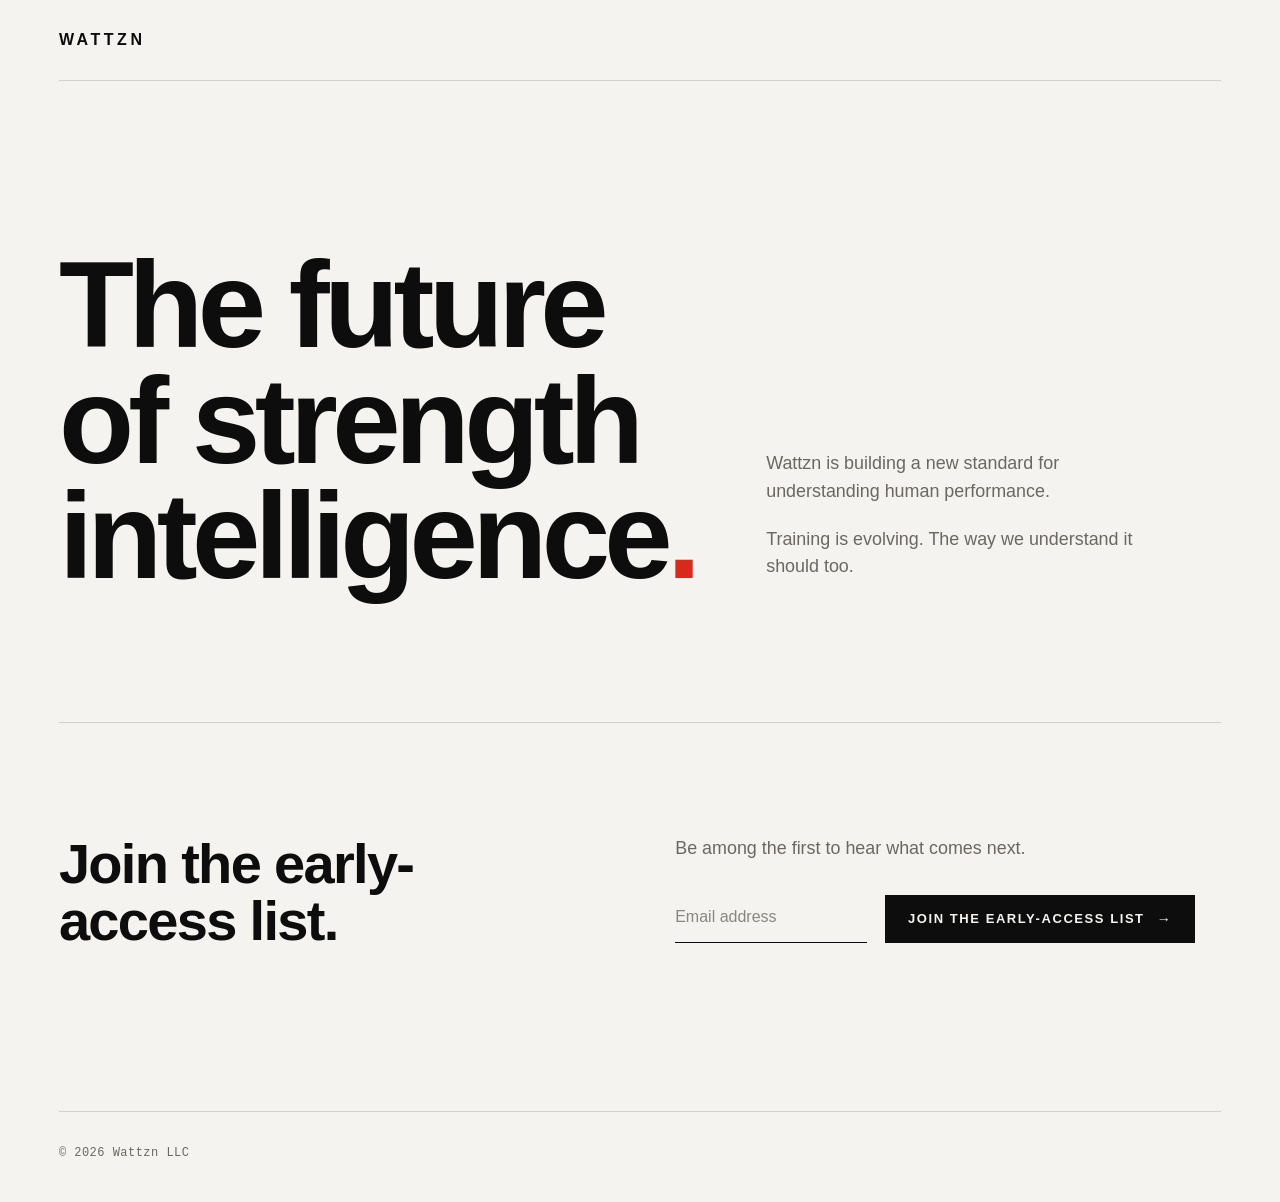
==== index.html @ 08f8a55f "Create Wattzn landing page" ====
<!doctype html>
<html lang="en">
<head>
  <meta charset="utf-8" />
  <meta name="viewport" content="width=device-width, initial-scale=1, viewport-fit=cover" />
  <meta name="theme-color" content="#f4f3ef" />
  <meta name="color-scheme" content="light" />

  <title>Wattzn — The future of strength intelligence.</title>
  <meta name="description" content="Wattzn is building a new standard for understanding human performance. Join the early-access list." />

  <meta property="og:type" content="website" />
  <meta property="og:site_name" content="Wattzn" />
  <meta property="og:title" content="Wattzn — The future of strength intelligence." />
  <meta property="og:description" content="Wattzn is building a new standard for understanding human performance. Join the early-access list." />
  <meta property="og:url" content="https://wattzn.com/" />
  <meta property="og:image" content="https://wattzn.com/og.png" />

  <meta name="twitter:card" content="summary_large_image" />
  <meta name="twitter:title" content="Wattzn — The future of strength intelligence." />
  <meta name="twitter:description" content="Wattzn is building a new standard for understanding human performance. Join the early-access list." />

  <link rel="icon" href="data:image/svg+xml,%3Csvg xmlns='http://www.w3.org/2000/svg' viewBox='0 0 32 32'%3E%3Crect width='32' height='32' rx='2' fill='%23f4f3ef'/%3E%3Ctext x='16' y='22' font-family='-apple-system,Segoe UI,sans-serif' font-size='15' font-weight='800' letter-spacing='0.5' text-anchor='middle' fill='%230d0d0d'%3EW%3C/text%3E%3C/svg%3E" />

  <style>
    :root {
      --bg: #f4f3ef;
      --fg: #0d0d0d;
      --fg-muted: #6b6862;
      --fg-dim: #8a877f;
      --line: rgba(13, 13, 13, 0.14);
      --line-strong: #0d0d0d;
      --accent: #d62b1c;
      --maxw: 1280px;
      --pad-x: clamp(22px, 4.6vw, 64px);
      --gutter: clamp(28px, 5.5vw, 96px);
      --font: -apple-system, BlinkMacSystemFont, "Segoe UI", Roboto, Helvetica, Arial, "Helvetica Neue", sans-serif;
      --mono: ui-monospace, SFMono-Regular, "SF Mono", Menlo, Consolas, "Liberation Mono", monospace;
    }

    *, *::before, *::after { box-sizing: border-box; }

    html, body { margin: 0; padding: 0; }
    html { background: var(--bg); }

    body {
      font-family: var(--font);
      background: var(--bg);
      color: var(--fg);
      -webkit-font-smoothing: antialiased;
      -moz-osx-font-smoothing: grayscale;
      text-rendering: optimizeLegibility;
      line-height: 1.5;
      min-height: 100svh;
      display: flex;
      flex-direction: column;
      overflow-x: hidden;
    }

    ::selection { background: var(--fg); color: var(--bg); }

    a { color: inherit; text-decoration: none; }

    a:focus-visible,
    button:focus-visible,
    input:focus-visible {
      outline: 2px solid var(--fg);
      outline-offset: 3px;
    }

    .sr-only {
      position: absolute;
      width: 1px; height: 1px;
      padding: 0; margin: -1px;
      overflow: hidden;
      clip: rect(0,0,0,0);
      white-space: nowrap;
      border: 0;
    }

    .shell {
      width: 100%;
      max-width: var(--maxw);
      margin: 0 auto;
      padding: 0 var(--pad-x);
      flex: 1 0 auto;
      display: flex;
      flex-direction: column;
    }

    .rule {
      border: 0;
      height: 1px;
      width: 100%;
      background: var(--line);
      margin: 0;
    }

    /* Masthead */
    .masthead {
      display: flex;
      align-items: center;
      justify-content: space-between;
      gap: 24px;
      padding: clamp(22px, 3.2vw, 32px) 0;
    }

    .wordmark {
      font-family: var(--font);
      font-weight: 800;
      font-size: clamp(14px, 1.3vw, 16px);
      letter-spacing: 0.22em;
      text-transform: uppercase;
      color: var(--fg);
      line-height: 1;
    }

    .meta {
      display: inline-flex;
      align-items: center;
      gap: 10px;
      font-family: var(--mono);
      font-size: 11px;
      letter-spacing: 0.16em;
      text-transform: uppercase;
      color: var(--fg-muted);
      white-space: nowrap;
    }

    /* Main */
    main {
      flex: 1 0 auto;
      display: flex;
      flex-direction: column;
    }

    /* Hero */
    .hero {
      display: grid;
      grid-template-columns: 1fr;
      gap: clamp(28px, 5vw, 56px);
      padding: clamp(72px, 13vw, 176px) 0 clamp(64px, 10vw, 128px);
      align-items: end;
    }

    @media (min-width: 860px) {
      .hero {
        grid-template-columns: minmax(0, 7fr) minmax(0, 5fr);
        column-gap: var(--gutter);
      }
    }

    .hero h1 {
      font-family: var(--font);
      font-size: clamp(48px, 9.6vw, 136px);
      font-weight: 700;
      line-height: 0.94;
      letter-spacing: -0.046em;
      margin: 0;
      color: var(--fg);
      text-wrap: balance;
    }

    .hero h1 .dot {
      color: var(--accent);
    }

    .hero-body {
      display: flex;
      flex-direction: column;
      gap: clamp(14px, 1.6vw, 20px);
      max-width: 42ch;
    }

    @media (min-width: 860px) {
      .hero-body {
        padding-bottom: clamp(8px, 1vw, 14px);
      }
    }

    .hero-body p {
      margin: 0;
      font-size: clamp(16px, 1.4vw, 19px);
      line-height: 1.55;
      color: var(--fg-muted);
    }

    /* CTA */
    .cta {
      display: grid;
      grid-template-columns: 1fr;
      gap: clamp(28px, 4vw, 56px);
      padding: clamp(64px, 9vw, 112px) 0 clamp(72px, 10vw, 128px);
      align-items: start;
    }

    @media (min-width: 860px) {
      .cta {
        grid-template-columns: minmax(0, 6fr) minmax(0, 6fr);
        column-gap: var(--gutter);
      }
    }

    .cta h2 {
      font-family: var(--font);
      font-size: clamp(30px, 4.4vw, 56px);
      font-weight: 700;
      letter-spacing: -0.03em;
      line-height: 1.02;
      margin: 0;
      color: var(--fg);
      text-wrap: balance;
      max-width: 14ch;
    }

    .cta-body {
      display: flex;
      flex-direction: column;
      gap: clamp(22px, 2.6vw, 30px);
      max-width: 520px;
    }

    .cta-body > p {
      margin: 0;
      font-size: clamp(16px, 1.4vw, 19px);
      line-height: 1.55;
      color: var(--fg-muted);
    }

    /* Form */
    form {
      display: grid;
      grid-template-columns: 1fr;
      gap: 16px;
      width: 100%;
    }

    @media (min-width: 560px) {
      form {
        grid-template-columns: minmax(0, 1fr) auto;
        align-items: end;
        column-gap: 18px;
      }
    }

    .field {
      position: relative;
      min-width: 0;
    }

    input[type="email"] {
      width: 100%;
      font: inherit;
      font-size: 16px;
      color: var(--fg);
      background: transparent;
      border: 0;
      border-bottom: 1px solid var(--line-strong);
      padding: 12px 0 13px;
      transition: border-color 160ms ease, padding-bottom 160ms ease;
      -webkit-appearance: none;
      appearance: none;
      border-radius: 0;
    }

    input[type="email"]::placeholder {
      color: var(--fg-dim);
    }

    input[type="email"]:hover {
      border-bottom-color: var(--fg);
    }

    input[type="email"]:focus {
      outline: none;
      border-bottom-width: 2px;
      padding-bottom: 12px;
    }

    input[type="email"][aria-invalid="true"] {
      border-bottom-color: var(--accent);
    }

    button[type="submit"] {
      font: inherit;
      font-size: 13px;
      font-weight: 700;
      letter-spacing: 0.12em;
      text-transform: uppercase;
      color: var(--bg);
      background: var(--fg);
      border: 1px solid var(--fg);
      padding: 16px 22px;
      cursor: pointer;
      transition: background-color 160ms ease, color 160ms ease, opacity 160ms ease;
      border-radius: 0;
      display: inline-flex;
      align-items: center;
      gap: 12px;
      white-space: nowrap;
      line-height: 1;
    }

    button[type="submit"]:hover { background: #1f1f1f; }
    button[type="submit"]:active { transform: translateY(1px); }
    button[type="submit"][disabled] { opacity: 0.55; cursor: progress; }

    button .arrow {
      display: inline-block;
      transition: transform 160ms ease;
      font-weight: 400;
      font-size: 14px;
      transform: translateY(-0.5px);
    }
    button[type="submit"]:hover .arrow { transform: translateX(3px) translateY(-0.5px); }

    .msg {
      grid-column: 1 / -1;
      margin: 4px 0 0;
      min-height: 20px;
      font-family: var(--mono);
      font-size: 12px;
      letter-spacing: 0.04em;
      line-height: 1.4;
      color: var(--fg-muted);
    }

    .msg[data-state="success"] { color: var(--fg); }
    .msg[data-state="error"] { color: var(--accent); }

    /* Footer */
    footer {
      padding: clamp(22px, 3vw, 32px) 0 clamp(28px, 3.5vw, 40px);
      display: flex;
      align-items: center;
      justify-content: space-between;
      gap: 16px;
      flex-wrap: wrap;
      font-family: var(--mono);
      font-size: 12px;
      letter-spacing: 0.04em;
      color: var(--fg-muted);
    }

    footer nav {
      display: flex;
      gap: 28px;
    }

    footer a {
      color: var(--fg-muted);
      transition: color 160ms ease;
    }

    footer a:hover { color: var(--fg); }

    /* Reveal */
    .reveal {
      opacity: 0;
      transform: translateY(6px);
      animation: rise 720ms cubic-bezier(0.2, 0.7, 0.2, 1) forwards;
    }
    .reveal.d1 { animation-delay: 60ms; }
    .reveal.d2 { animation-delay: 160ms; }
    .reveal.d3 { animation-delay: 260ms; }
    .reveal.d4 { animation-delay: 360ms; }
    .reveal.d5 { animation-delay: 460ms; }

    @keyframes rise {
      to { opacity: 1; transform: none; }
    }

    @media (prefers-reduced-motion: reduce) {
      .reveal { opacity: 1 !important; transform: none !important; animation: none !important; }
      button[type="submit"]:hover .arrow { transform: translateY(-0.5px); }
    }

    @media (max-width: 560px) {
      .meta { display: none; }
      button[type="submit"] { width: 100%; justify-content: center; }
    }
  </style>
</head>
<body>
  <div class="shell">
    <header class="masthead">
      <a class="wordmark reveal" href="/" aria-label="Wattzn home">WATTZN</a>
    </header>

    <hr class="rule reveal d1" />

    <main>
      <section class="hero" aria-labelledby="hero-title">
        <h1 id="hero-title" class="reveal d1">The future of strength intelligence<span class="dot">.</span></h1>
        <div class="hero-body">
          <p class="reveal d2">Wattzn is building a new standard for understanding human performance.</p>
          <p class="reveal d3">Training is evolving. The way we understand it should too.</p>
        </div>
      </section>

      <hr class="rule" />

      <section class="cta" aria-labelledby="cta-title">
        <h2 id="cta-title" class="reveal d4">Join the early-access list.</h2>
        <div class="cta-body">
          <p class="reveal d4">Be among the first to hear what comes next.</p>
          <form id="signup" class="reveal d5" novalidate
                action="https://formspree.io/f/mrewzqae"
                method="POST">
            <div class="field">
              <label for="email" class="sr-only">Email address</label>
              <input
                id="email"
                name="email"
                type="email"
                autocomplete="email"
                inputmode="email"
                placeholder="Email address"
                required
                aria-describedby="form-msg"
              />
            </div>
            <button type="submit" id="submit-btn">
              <span>Join the early-access list</span>
              <span class="arrow" aria-hidden="true">&rarr;</span>
            </button>
            <p id="form-msg" class="msg" role="status" aria-live="polite"></p>
          </form>
        </div>
      </section>
    </main>

    <hr class="rule" />

    <footer>
      <span>&copy; 2026 Wattzn LLC</span>
    </footer>
  </div>

  <script>
    (function () {
      var form = document.getElementById("signup");
      var input = document.getElementById("email");
      var btn = document.getElementById("submit-btn");
      var msg = document.getElementById("form-msg");

      var EMAIL_RE = /^[^\s@]+@[^\s@]+\.[^\s@]{2,}$/;

      function setMessage(text, state) {
        msg.textContent = text || "";
        if (state) {
          msg.setAttribute("data-state", state);
        } else {
          msg.removeAttribute("data-state");
        }
      }

      input.addEventListener("input", function () {
        if (input.getAttribute("aria-invalid") === "true") {
          input.removeAttribute("aria-invalid");
          setMessage("", null);
        }
      });

      form.addEventListener("submit", function (e) {
        e.preventDefault();
        var value = (input.value || "").trim();

        if (!value || !EMAIL_RE.test(value)) {
          input.setAttribute("aria-invalid", "true");
          setMessage("Please enter a valid email address.", "error");
          input.focus();
          return;
        }

        var action = form.getAttribute("action") || "";
        if (action.indexOf("REPLACE_ME") !== -1) {
          setMessage("Thanks — you're on the list.", "success");
          form.reset();
          return;
        }

        btn.disabled = true;
        var originalLabel = btn.querySelector("span").textContent;
        btn.querySelector("span").textContent = "Sending…";
        setMessage("", null);

        var data = new FormData(form);

        fetch(action, {
          method: "POST",
          body: data,
          headers: { "Accept": "application/json" }
        }).then(function (res) {
          if (res.ok) {
            setMessage("Thanks — you're on the list.", "success");
            form.reset();
          } else {
            return res.json().then(function (body) {
              var detail = body && body.errors && body.errors[0] && body.errors[0].message;
              setMessage(detail || "Something went wrong. Please try again.", "error");
            }).catch(function () {
              setMessage("Something went wrong. Please try again.", "error");
            });
          }
        }).catch(function () {
          setMessage("Network error. Please try again.", "error");
        }).then(function () {
          btn.disabled = false;
          btn.querySelector("span").textContent = originalLabel;
        });
      });
    })();
  </script>
</body>
</html>
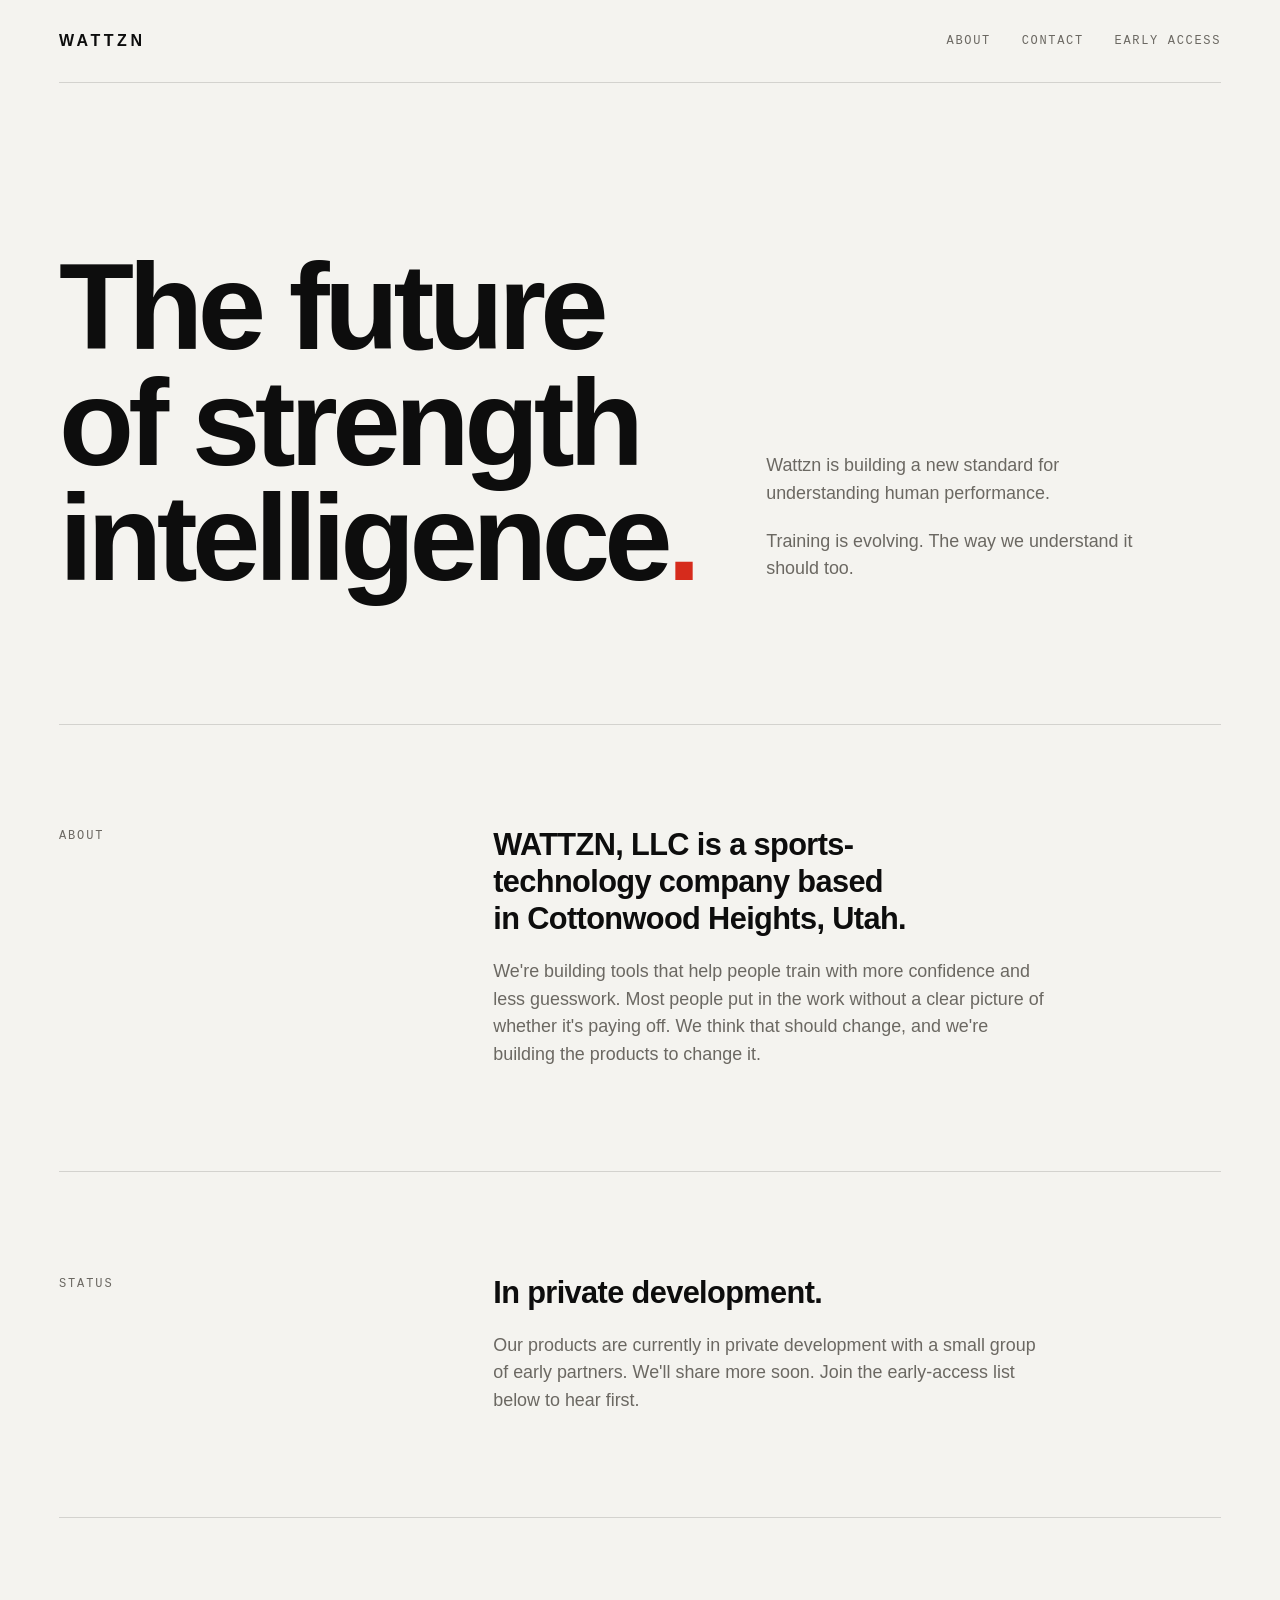
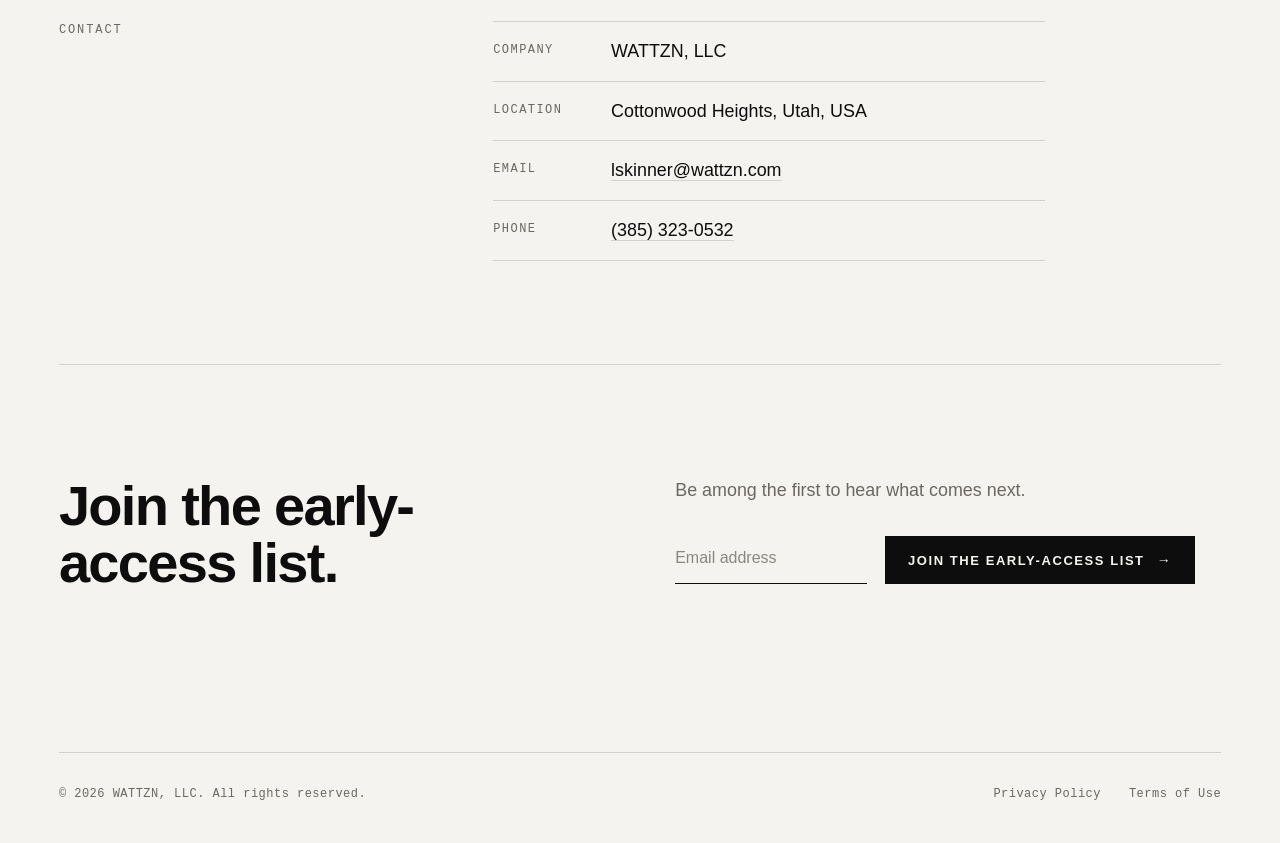
==== commit d04d4587: "Add company info, contact, privacy policy and terms Adds About, Status and Contact sections to the l" ====
--- a/index.html
+++ b/index.html
@@ -7,13 +7,13 @@
   <meta name="color-scheme" content="light" />
 
   <title>Wattzn — The future of strength intelligence.</title>
-  <meta name="description" content="Wattzn is building a new standard for understanding human performance. Join the early-access list." />
+  <meta name="description" content="WATTZN, LLC is a sports-technology company based in Cottonwood Heights, Utah, building tools that help people train with more confidence and less guesswork." />
 
   <meta property="og:type" content="website" />
   <meta property="og:site_name" content="Wattzn" />
   <meta property="og:title" content="Wattzn — The future of strength intelligence." />
   <meta property="og:description" content="Wattzn is building a new standard for understanding human performance. Join the early-access list." />
-  <meta property="og:url" content="https://wattzn.com/" />
+  <meta property="og:url" content="https://www.wattzn.com/" />
   <meta property="og:image" content="https://wattzn.com/og.png" />
 
   <meta name="twitter:card" content="summary_large_image" />
@@ -127,6 +127,19 @@
       white-space: nowrap;
     }
 
+    .site-nav {
+      display: flex;
+      gap: clamp(18px, 2.4vw, 32px);
+      font-family: var(--mono);
+      font-size: 12px;
+      letter-spacing: 0.14em;
+      text-transform: uppercase;
+      color: var(--fg-muted);
+    }
+
+    .site-nav a { transition: color 160ms ease; }
+    .site-nav a:hover { color: var(--fg); }
+
     /* Main */
     main {
       flex: 1 0 auto;
@@ -184,6 +197,94 @@
       line-height: 1.55;
       color: var(--fg-muted);
     }
+
+    /* Content sections */
+    .section {
+      display: grid;
+      grid-template-columns: 1fr;
+      gap: clamp(20px, 3vw, 40px);
+      padding: clamp(56px, 8vw, 104px) 0;
+      scroll-margin-top: 24px;
+    }
+
+    @media (min-width: 860px) {
+      .section {
+        grid-template-columns: minmax(0, 4fr) minmax(0, 8fr);
+        column-gap: var(--gutter);
+      }
+    }
+
+    .eyebrow {
+      margin: 0;
+      font-family: var(--mono);
+      font-size: 12px;
+      font-weight: 400;
+      letter-spacing: 0.16em;
+      text-transform: uppercase;
+      color: var(--fg-muted);
+    }
+
+    .section-body {
+      display: flex;
+      flex-direction: column;
+      gap: clamp(14px, 1.6vw, 20px);
+      max-width: 62ch;
+    }
+
+    .section-body .lead {
+      margin: 0;
+      font-size: clamp(22px, 2.4vw, 32px);
+      font-weight: 600;
+      letter-spacing: -0.02em;
+      line-height: 1.2;
+      color: var(--fg);
+      text-wrap: balance;
+    }
+
+    .section-body p {
+      margin: 0;
+      font-size: clamp(16px, 1.4vw, 19px);
+      line-height: 1.55;
+      color: var(--fg-muted);
+    }
+
+    .facts {
+      display: grid;
+      grid-template-columns: 1fr;
+      gap: 0;
+      margin: 0;
+      border-top: 1px solid var(--line);
+    }
+
+    .facts > div {
+      display: grid;
+      grid-template-columns: minmax(0, 11ch) minmax(0, 1fr);
+      gap: 20px;
+      padding: 16px 0;
+      border-bottom: 1px solid var(--line);
+    }
+
+    .facts dt {
+      font-family: var(--mono);
+      font-size: 12px;
+      letter-spacing: 0.12em;
+      text-transform: uppercase;
+      color: var(--fg-muted);
+      padding-top: 3px;
+    }
+
+    .facts dd {
+      margin: 0;
+      font-size: clamp(16px, 1.4vw, 18px);
+      color: var(--fg);
+    }
+
+    .facts a {
+      border-bottom: 1px solid var(--line);
+      transition: border-color 160ms ease;
+    }
+
+    .facts a:hover { border-bottom-color: var(--fg); }
 
     /* CTA */
     .cta {
@@ -377,6 +478,7 @@
 
     @media (max-width: 560px) {
       .meta { display: none; }
+      .site-nav { gap: 16px; font-size: 11px; letter-spacing: 0.1em; }
       button[type="submit"] { width: 100%; justify-content: center; }
     }
   </style>
@@ -385,6 +487,11 @@
   <div class="shell">
     <header class="masthead">
       <a class="wordmark reveal" href="/" aria-label="Wattzn home">WATTZN</a>
+      <nav class="site-nav reveal" aria-label="Primary">
+        <a href="#about">About</a>
+        <a href="#contact">Contact</a>
+        <a href="#early-access">Early access</a>
+      </nav>
     </header>
 
     <hr class="rule reveal d1" />
@@ -400,7 +507,41 @@
 
       <hr class="rule" />
 
-      <section class="cta" aria-labelledby="cta-title">
+      <section class="section" id="about" aria-labelledby="about-title">
+        <h2 id="about-title" class="eyebrow">About</h2>
+        <div class="section-body">
+          <p class="lead">WATTZN, LLC is a sports-technology company based in Cottonwood Heights, Utah.</p>
+          <p>We're building tools that help people train with more confidence and less guesswork. Most people put in the work without a clear picture of whether it's paying off. We think that should change, and we're building the products to change it.</p>
+        </div>
+      </section>
+
+      <hr class="rule" />
+
+      <section class="section" id="status" aria-labelledby="status-title">
+        <h2 id="status-title" class="eyebrow">Status</h2>
+        <div class="section-body">
+          <p class="lead">In private development.</p>
+          <p>Our products are currently in private development with a small group of early partners. We'll share more soon. Join the early-access list below to hear first.</p>
+        </div>
+      </section>
+
+      <hr class="rule" />
+
+      <section class="section" id="contact" aria-labelledby="contact-title">
+        <h2 id="contact-title" class="eyebrow">Contact</h2>
+        <div class="section-body">
+          <dl class="facts">
+            <div><dt>Company</dt><dd>WATTZN, LLC</dd></div>
+            <div><dt>Location</dt><dd>Cottonwood Heights, Utah, USA</dd></div>
+            <div><dt>Email</dt><dd><a href="mailto:lskinner@wattzn.com">lskinner@wattzn.com</a></dd></div>
+            <div><dt>Phone</dt><dd><a href="tel:+13853230532">(385) 323-0532</a></dd></div>
+          </dl>
+        </div>
+      </section>
+
+      <hr class="rule" />
+
+      <section class="cta" id="early-access" aria-labelledby="cta-title">
         <h2 id="cta-title" class="reveal d4">Join the early-access list.</h2>
         <div class="cta-body">
           <p class="reveal d4">Be among the first to hear what comes next.</p>
@@ -433,7 +574,11 @@
     <hr class="rule" />
 
     <footer>
-      <span>&copy; 2026 Wattzn LLC</span>
+      <span>&copy; 2026 WATTZN, LLC. All rights reserved.</span>
+      <nav aria-label="Legal">
+        <a href="/privacy.html">Privacy Policy</a>
+        <a href="/terms.html">Terms of Use</a>
+      </nav>
     </footer>
   </div>
 
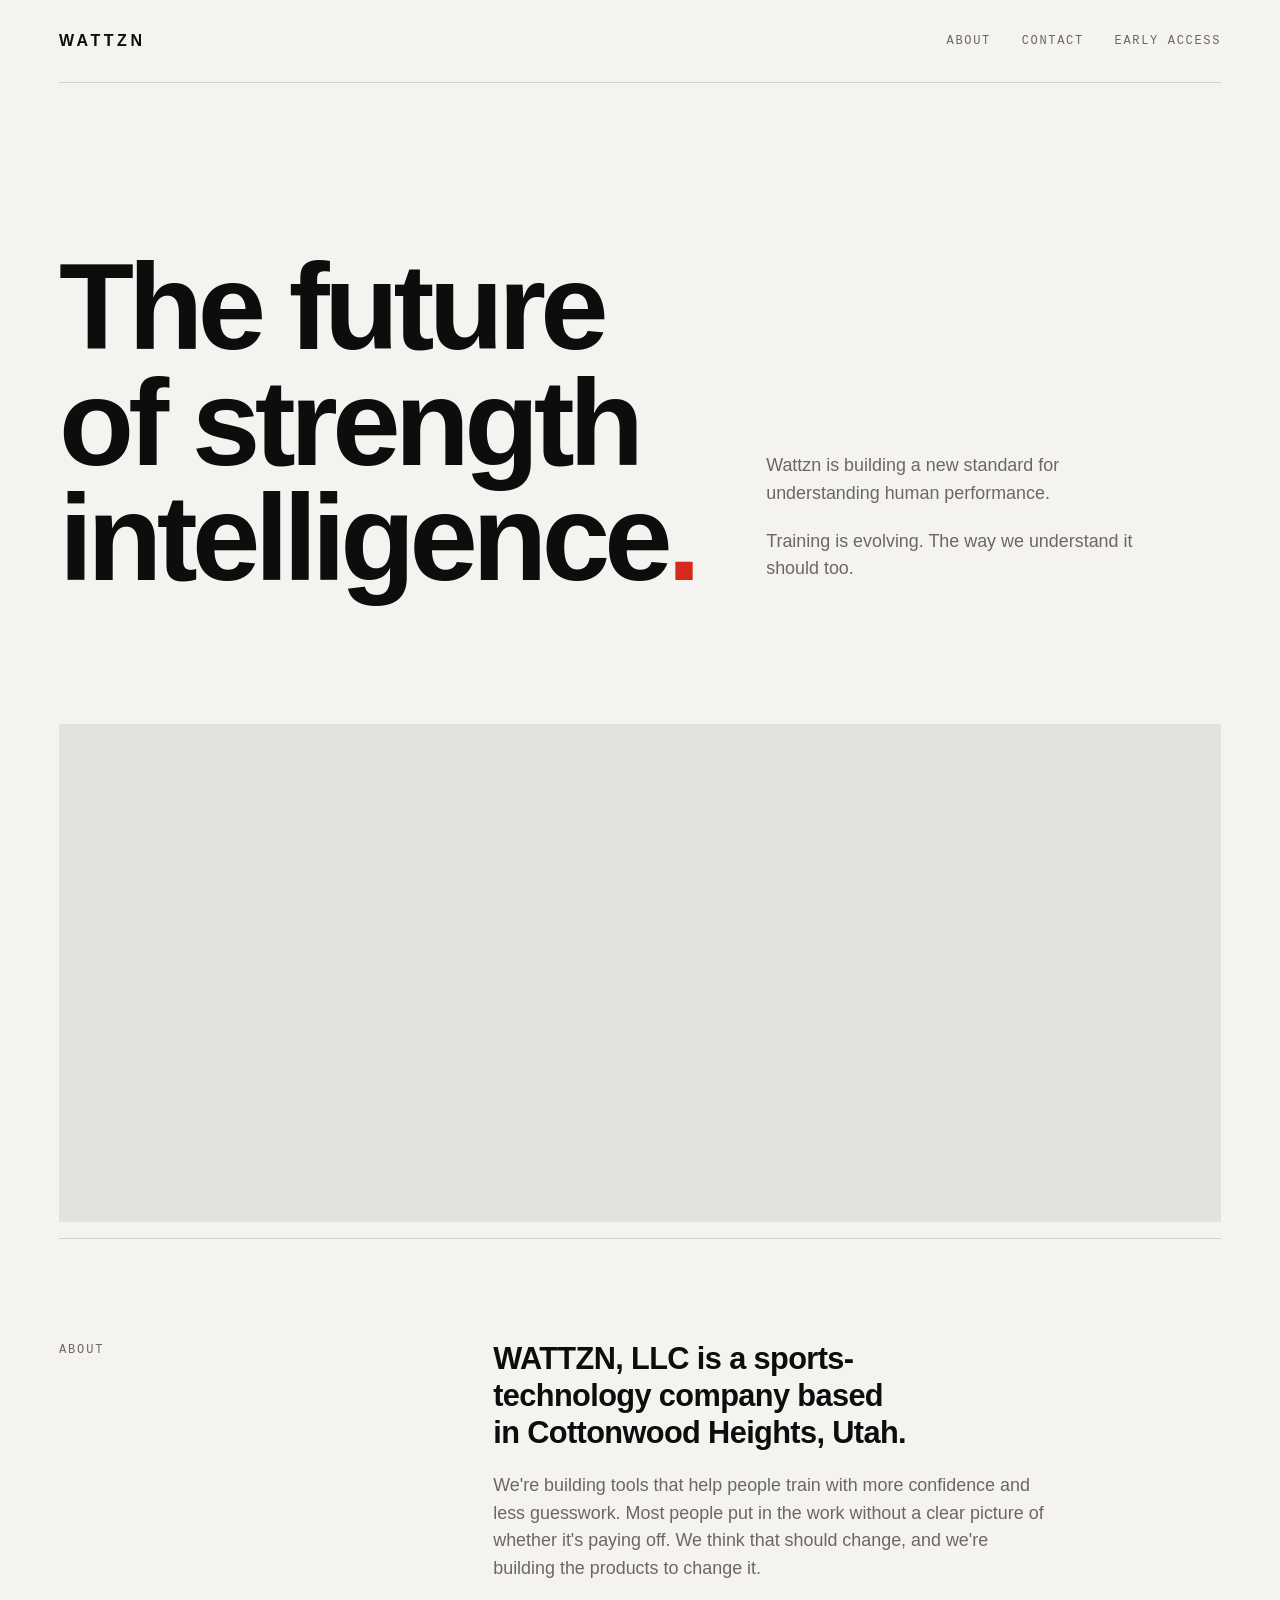
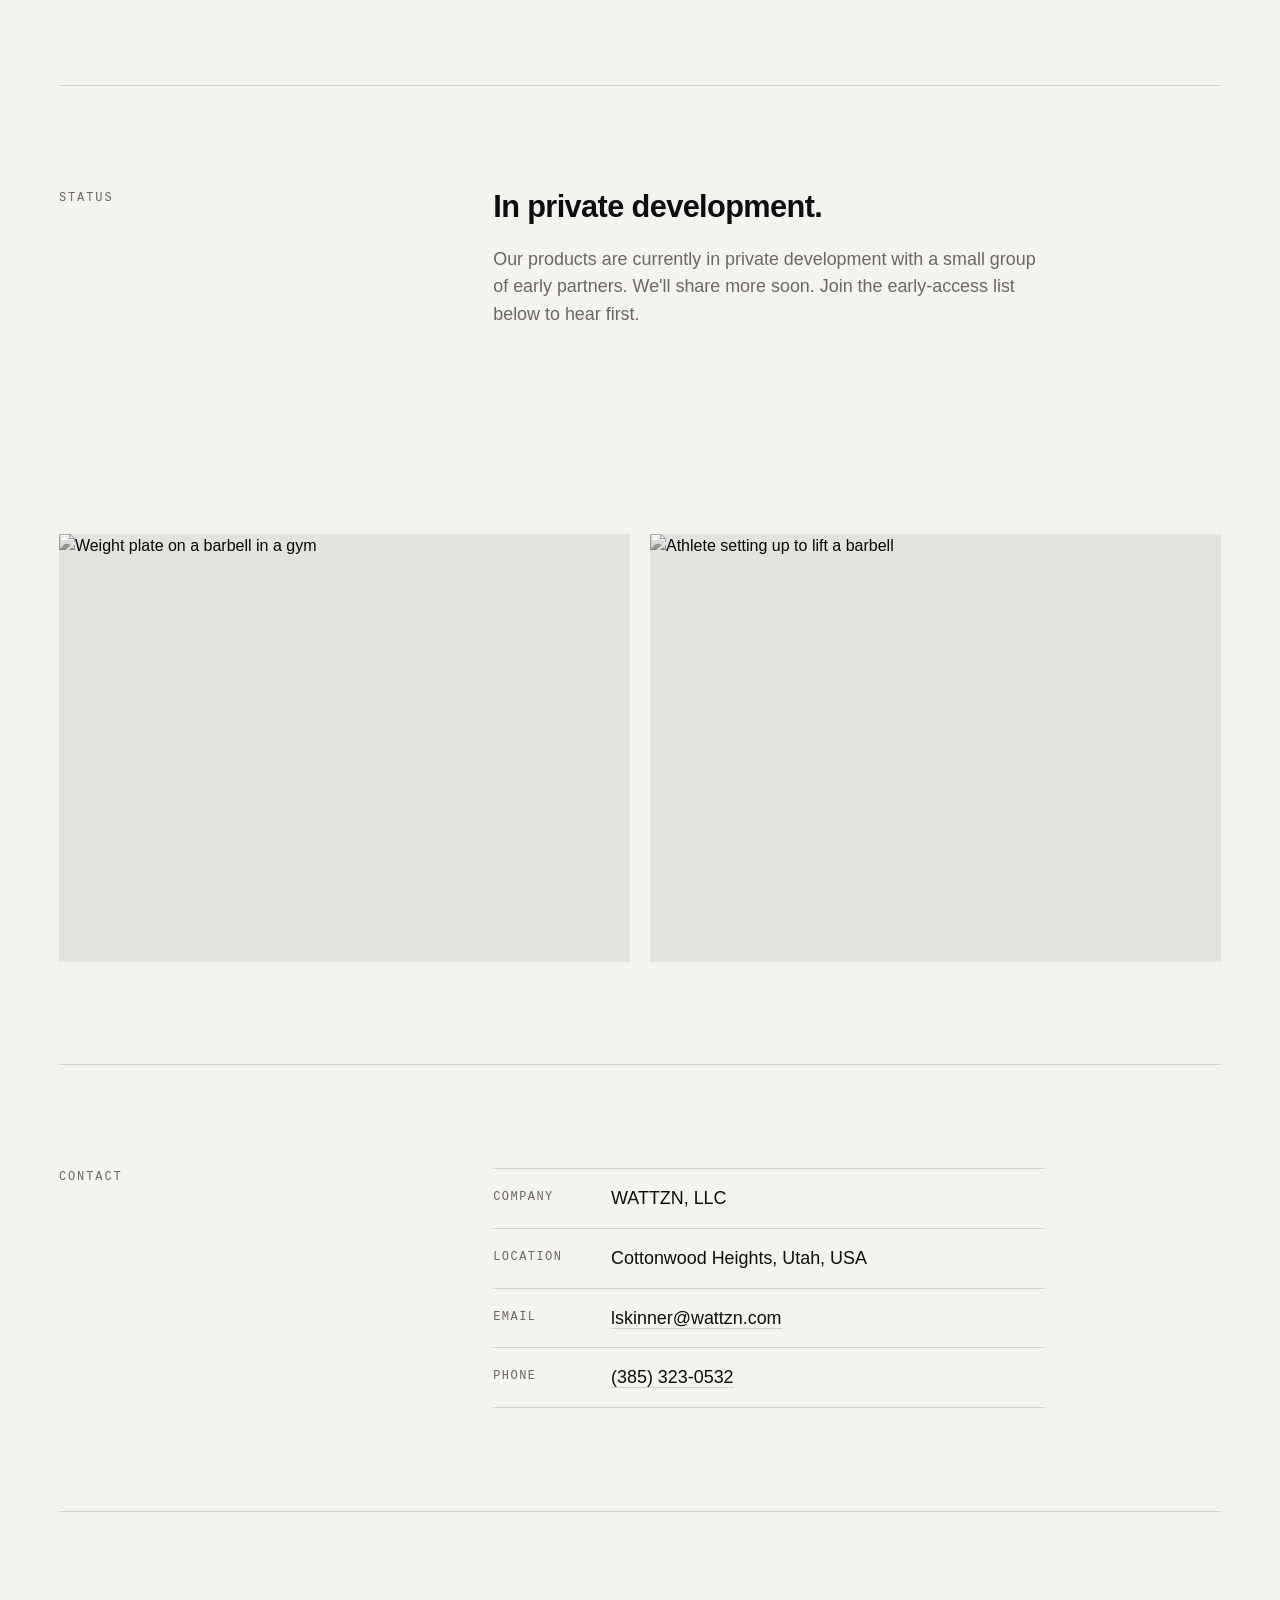
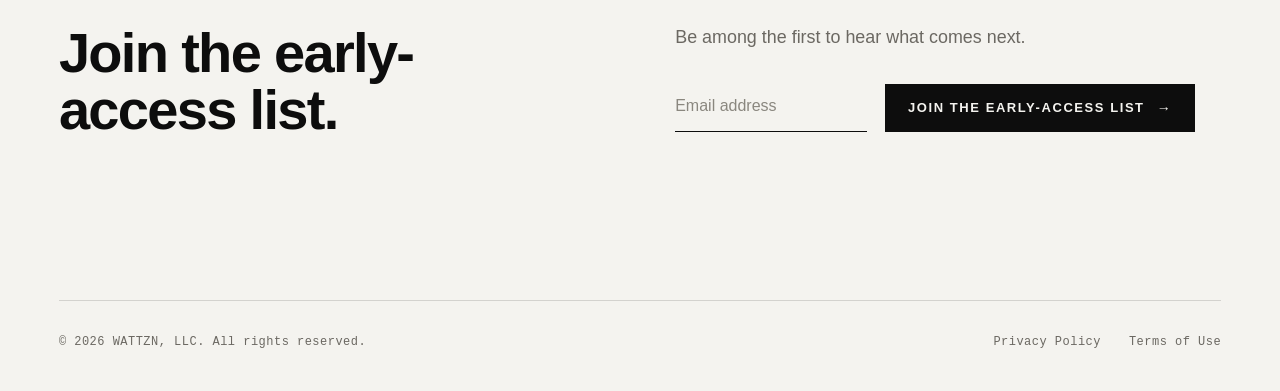
==== commit 8415d5cd: "Add stock gym photography to landing page Co-Authored-By: Claude Opus 5.5 <noreply@anthropic.com>" ====
--- a/index.html
+++ b/index.html
@@ -285,6 +285,43 @@
     }
 
     .facts a:hover { border-bottom-color: var(--fg); }
+
+    /* Photography */
+    .photo {
+      margin: 0;
+      overflow: hidden;
+      background: #e4e2dc;
+    }
+
+    .photo img {
+      display: block;
+      width: 100%;
+      height: 100%;
+      object-fit: cover;
+      filter: grayscale(100%) contrast(1.05);
+    }
+
+    .photo-band {
+      aspect-ratio: 21 / 9;
+      margin-bottom: clamp(8px, 1.5vw, 16px);
+    }
+
+    .photo-pair {
+      display: grid;
+      grid-template-columns: 1fr;
+      gap: clamp(12px, 1.6vw, 20px);
+      padding: clamp(56px, 8vw, 104px) 0;
+    }
+
+    .photo-pair .photo { aspect-ratio: 4 / 3; }
+
+    @media (min-width: 720px) {
+      .photo-pair { grid-template-columns: 1fr 1fr; }
+    }
+
+    @media (max-width: 560px) {
+      .photo-band { aspect-ratio: 4 / 3; }
+    }
 
     /* CTA */
     .cta {
@@ -505,6 +542,12 @@
         </div>
       </section>
 
+      <figure class="photo photo-band reveal d4">
+        <img src="https://images.unsplash.com/photo-1526409499567-9f0af1fcb6d1?auto=format&fit=crop&w=1600&q=70"
+               srcset="https://images.unsplash.com/photo-1526409499567-9f0af1fcb6d1?auto=format&fit=crop&w=640&q=70 640w, https://images.unsplash.com/photo-1526409499567-9f0af1fcb6d1?auto=format&fit=crop&w=1024&q=70 1024w, https://images.unsplash.com/photo-1526409499567-9f0af1fcb6d1?auto=format&fit=crop&w=1600&q=70 1600w, https://images.unsplash.com/photo-1526409499567-9f0af1fcb6d1?auto=format&fit=crop&w=2400&q=70 2400w"
+               sizes="(max-width: 1280px) 100vw, 1152px" alt="Close-up of a lifter gripping a loaded barbell on a gym floor" loading="eager" decoding="async" />
+      </figure>
+
       <hr class="rule" />
 
       <section class="section" id="about" aria-labelledby="about-title">
@@ -524,6 +567,19 @@
           <p>Our products are currently in private development with a small group of early partners. We'll share more soon. Join the early-access list below to hear first.</p>
         </div>
       </section>
+
+      <div class="photo-pair">
+        <figure class="photo">
+          <img src="https://images.unsplash.com/photo-1706029831385-1c89922848eb?auto=format&fit=crop&w=1600&q=70"
+               srcset="https://images.unsplash.com/photo-1706029831385-1c89922848eb?auto=format&fit=crop&w=640&q=70 640w, https://images.unsplash.com/photo-1706029831385-1c89922848eb?auto=format&fit=crop&w=1024&q=70 1024w, https://images.unsplash.com/photo-1706029831385-1c89922848eb?auto=format&fit=crop&w=1600&q=70 1600w, https://images.unsplash.com/photo-1706029831385-1c89922848eb?auto=format&fit=crop&w=2400&q=70 2400w"
+               sizes="(max-width: 720px) 100vw, 50vw" alt="Weight plate on a barbell in a gym" loading="lazy" decoding="async" />
+        </figure>
+        <figure class="photo">
+          <img src="https://images.unsplash.com/photo-1706029831405-619b27e3260c?auto=format&fit=crop&w=1600&q=70"
+               srcset="https://images.unsplash.com/photo-1706029831405-619b27e3260c?auto=format&fit=crop&w=640&q=70 640w, https://images.unsplash.com/photo-1706029831405-619b27e3260c?auto=format&fit=crop&w=1024&q=70 1024w, https://images.unsplash.com/photo-1706029831405-619b27e3260c?auto=format&fit=crop&w=1600&q=70 1600w, https://images.unsplash.com/photo-1706029831405-619b27e3260c?auto=format&fit=crop&w=2400&q=70 2400w"
+               sizes="(max-width: 720px) 100vw, 50vw" alt="Athlete setting up to lift a barbell" loading="lazy" decoding="async" />
+        </figure>
+      </div>
 
       <hr class="rule" />
 
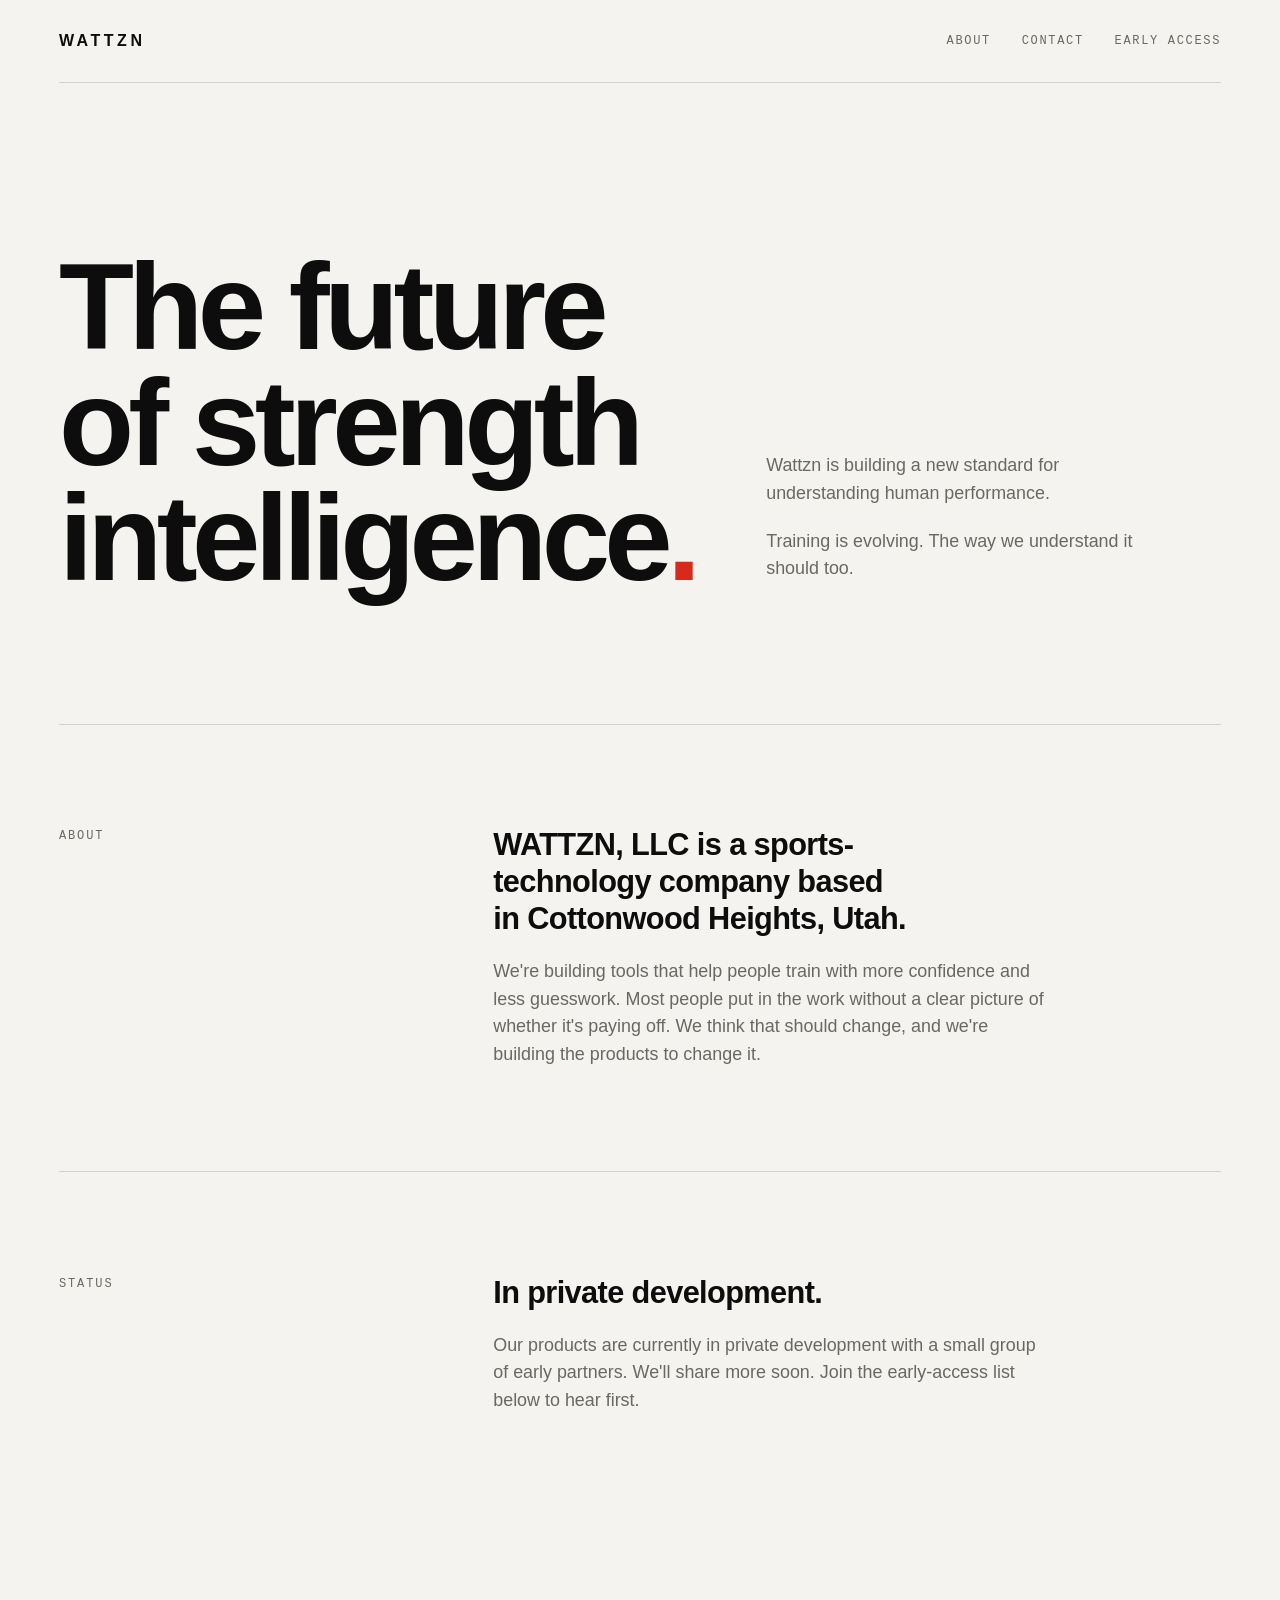
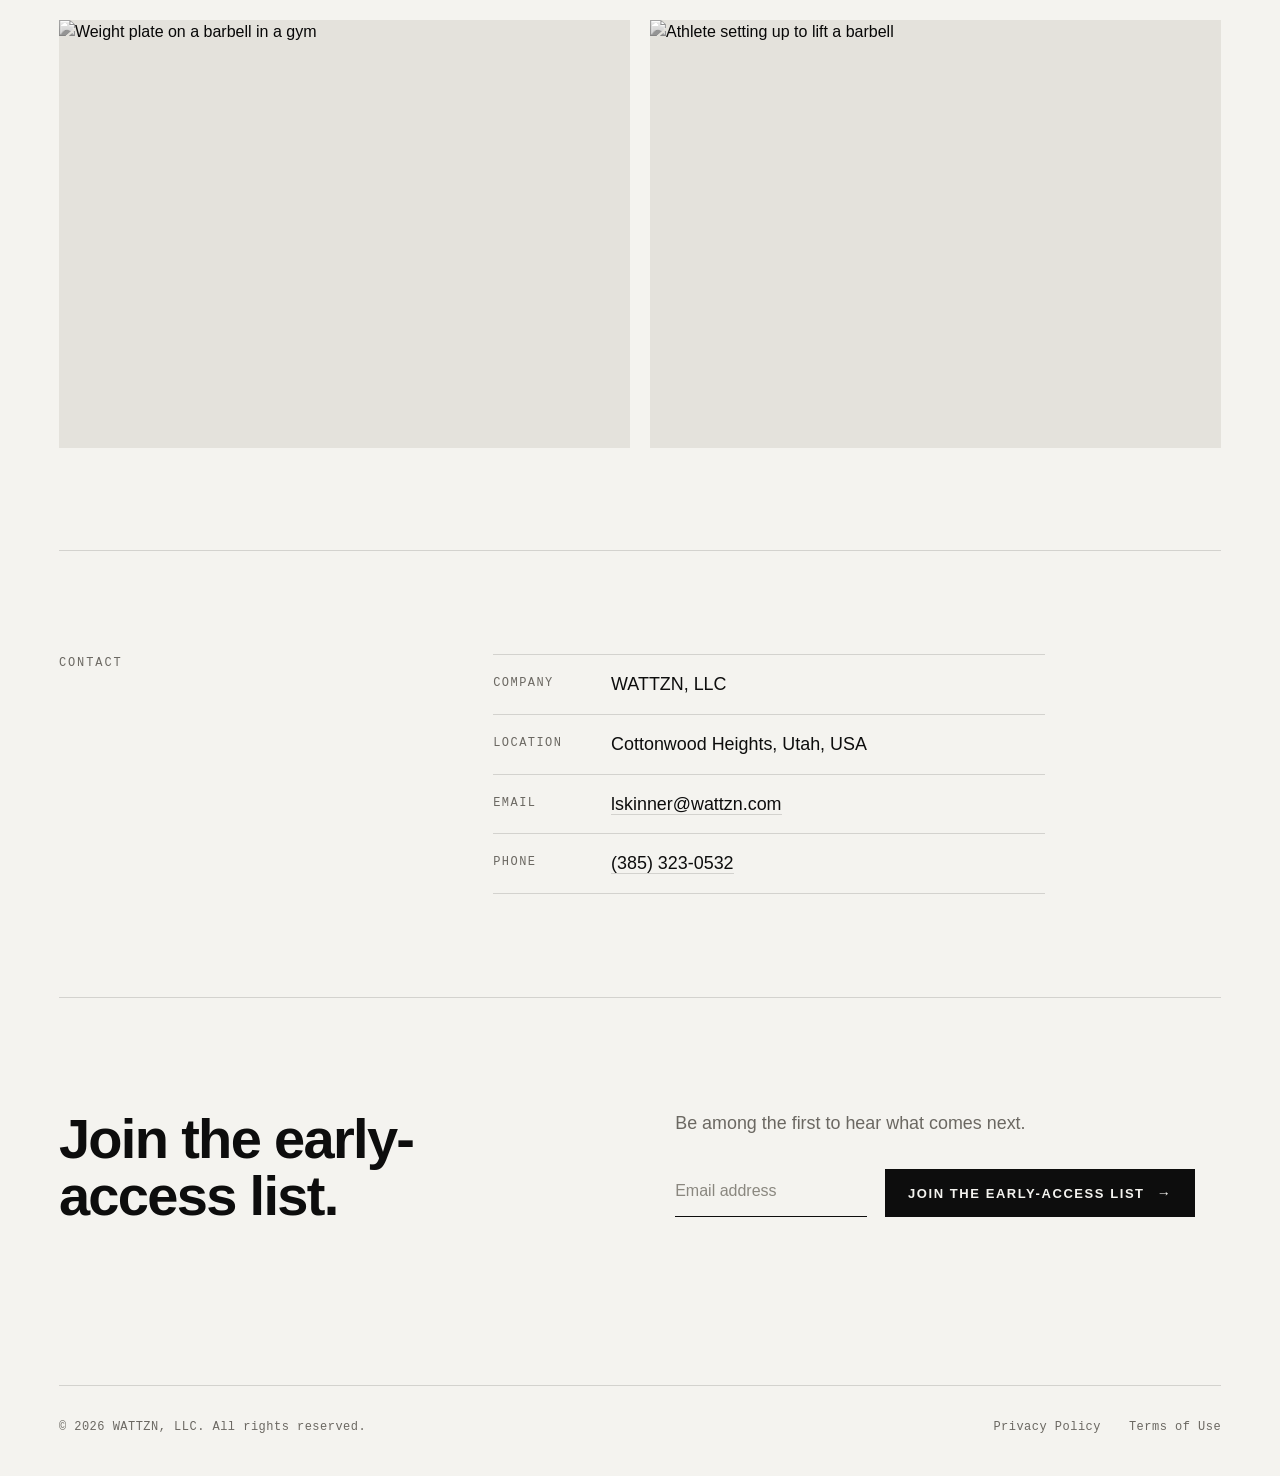
==== commit 40dd0458: "Add interactive 3D strength-lab hero Three.js studio scene behind the headline: barbell with bumper " ====
--- a/index.html
+++ b/index.html
@@ -301,10 +301,72 @@
       filter: grayscale(100%) contrast(1.05);
     }
 
-    .photo-band {
-      aspect-ratio: 21 / 9;
-      margin-bottom: clamp(8px, 1.5vw, 16px);
-    }
+    /* 3D hero stage */
+    .hero { position: relative; isolation: isolate; }
+
+    .hero > :not(.lab):not(.lab-hud) { position: relative; z-index: 1; }
+
+    .lab {
+      position: absolute;
+      top: 0;
+      bottom: 0;
+      left: 50%;
+      width: 100vw;
+      transform: translateX(-50%);
+      z-index: 0;
+      opacity: 0;
+      transition: opacity 1200ms ease;
+      pointer-events: none;
+    }
+
+    .lab.is-live { opacity: 1; }
+
+    .lab canvas { display: block; width: 100%; height: 100%; }
+
+    .hero.has-lab {
+      min-height: min(94svh, 1040px);
+      padding-top: clamp(300px, 52svh, 600px);
+    }
+
+    .lab-hud {
+      position: absolute;
+      top: clamp(18px, 2.4vw, 28px);
+      right: 0;
+      display: flex;
+      gap: 18px;
+      align-items: center;
+      font-family: var(--mono);
+      font-size: 11px;
+      letter-spacing: 0.16em;
+      text-transform: uppercase;
+      color: var(--fg-muted);
+      font-variant-numeric: tabular-nums;
+      z-index: 1;
+      padding: 8px 14px;
+      border: 1px solid var(--line);
+      border-radius: 999px;
+      background: rgba(244, 243, 239, 0.78);
+      -webkit-backdrop-filter: blur(10px);
+      backdrop-filter: blur(10px);
+      opacity: 0;
+      transition: opacity 600ms ease 600ms;
+    }
+
+    .hero.has-lab .lab-hud { opacity: 1; }
+
+    .lab-tag { display: inline-flex; align-items: center; gap: 10px; }
+
+    .lab-dot {
+      width: 7px;
+      height: 7px;
+      border-radius: 50%;
+      background: var(--accent);
+      animation: blink 1.6s ease-in-out infinite;
+    }
+
+    @keyframes blink { 50% { opacity: 0.25; } }
+
+    .lab-hud [data-hud="height"] { color: var(--fg); min-width: 6ch; text-align: right; }
 
     .photo-pair {
       display: grid;
@@ -320,7 +382,12 @@
     }
 
     @media (max-width: 560px) {
-      .photo-band { aspect-ratio: 4 / 3; }
+      .hero.has-lab { padding-top: clamp(260px, 46svh, 420px); }
+      .lab-hud [data-hud="phase"] { display: none; }
+    }
+
+    @media (prefers-reduced-motion: reduce) {
+      .lab-dot { animation: none; }
     }
 
     /* CTA */
@@ -535,6 +602,12 @@
 
     <main>
       <section class="hero" aria-labelledby="hero-title">
+        <div class="lab" id="lab" aria-hidden="true"></div>
+        <div class="lab-hud" aria-hidden="true">
+          <span class="lab-tag"><span class="lab-dot"></span>Strength lab</span>
+          <span data-hud="phase">Concentric</span>
+          <span data-hud="height">00 cm</span>
+        </div>
         <h1 id="hero-title" class="reveal d1">The future of strength intelligence<span class="dot">.</span></h1>
         <div class="hero-body">
           <p class="reveal d2">Wattzn is building a new standard for understanding human performance.</p>
@@ -542,11 +615,6 @@
         </div>
       </section>
 
-      <figure class="photo photo-band reveal d4">
-        <img src="https://images.unsplash.com/photo-1526409499567-9f0af1fcb6d1?auto=format&fit=crop&w=1600&q=70"
-               srcset="https://images.unsplash.com/photo-1526409499567-9f0af1fcb6d1?auto=format&fit=crop&w=640&q=70 640w, https://images.unsplash.com/photo-1526409499567-9f0af1fcb6d1?auto=format&fit=crop&w=1024&q=70 1024w, https://images.unsplash.com/photo-1526409499567-9f0af1fcb6d1?auto=format&fit=crop&w=1600&q=70 1600w, https://images.unsplash.com/photo-1526409499567-9f0af1fcb6d1?auto=format&fit=crop&w=2400&q=70 2400w"
-               sizes="(max-width: 1280px) 100vw, 1152px" alt="Close-up of a lifter gripping a loaded barbell on a gym floor" loading="eager" decoding="async" />
-      </figure>
 
       <hr class="rule" />
 
@@ -638,6 +706,15 @@
     </footer>
   </div>
 
+  <script type="importmap">
+    {
+      "imports": {
+        "three": "https://cdn.jsdelivr.net/npm/three@0.160.0/build/three.module.js",
+        "three/addons/": "https://cdn.jsdelivr.net/npm/three@0.160.0/examples/jsm/"
+      }
+    }
+  </script>
+  <script type="module" src="/lab.js"></script>
   <script>
     (function () {
       var form = document.getElementById("signup");
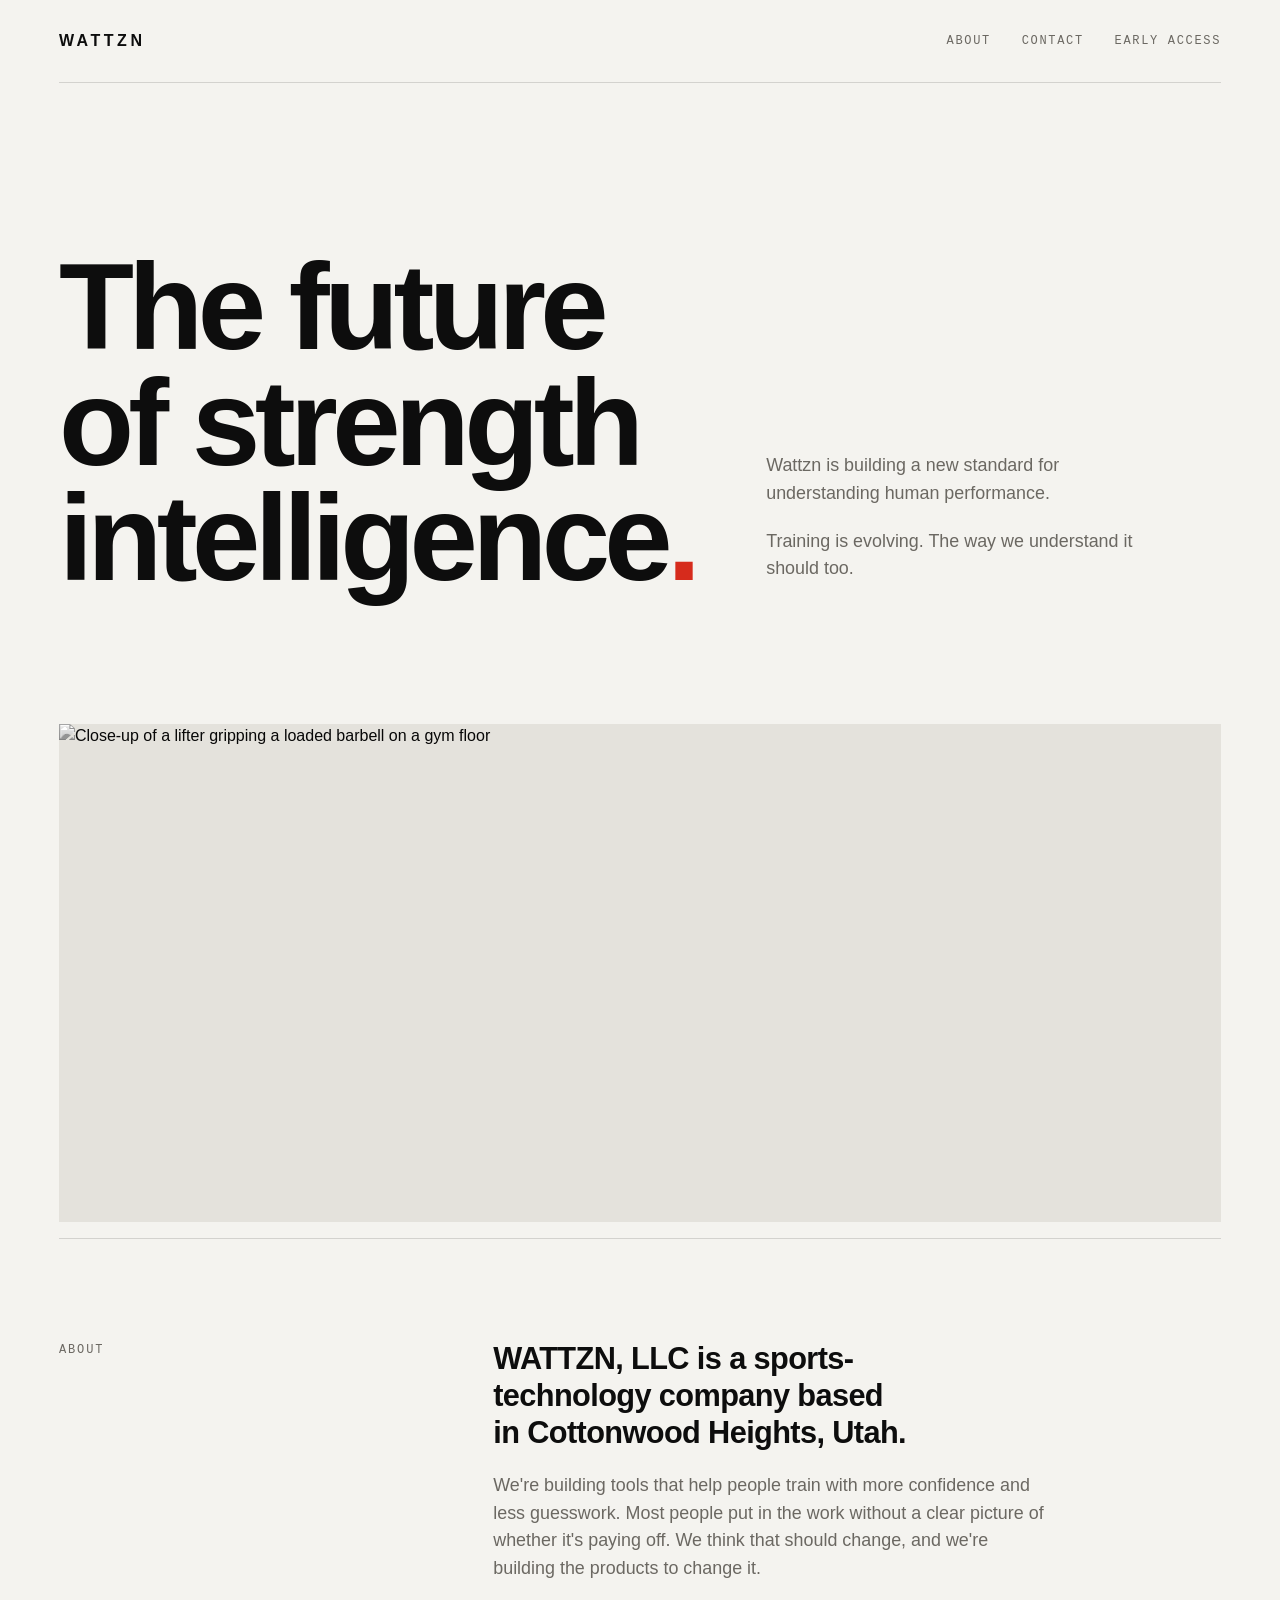
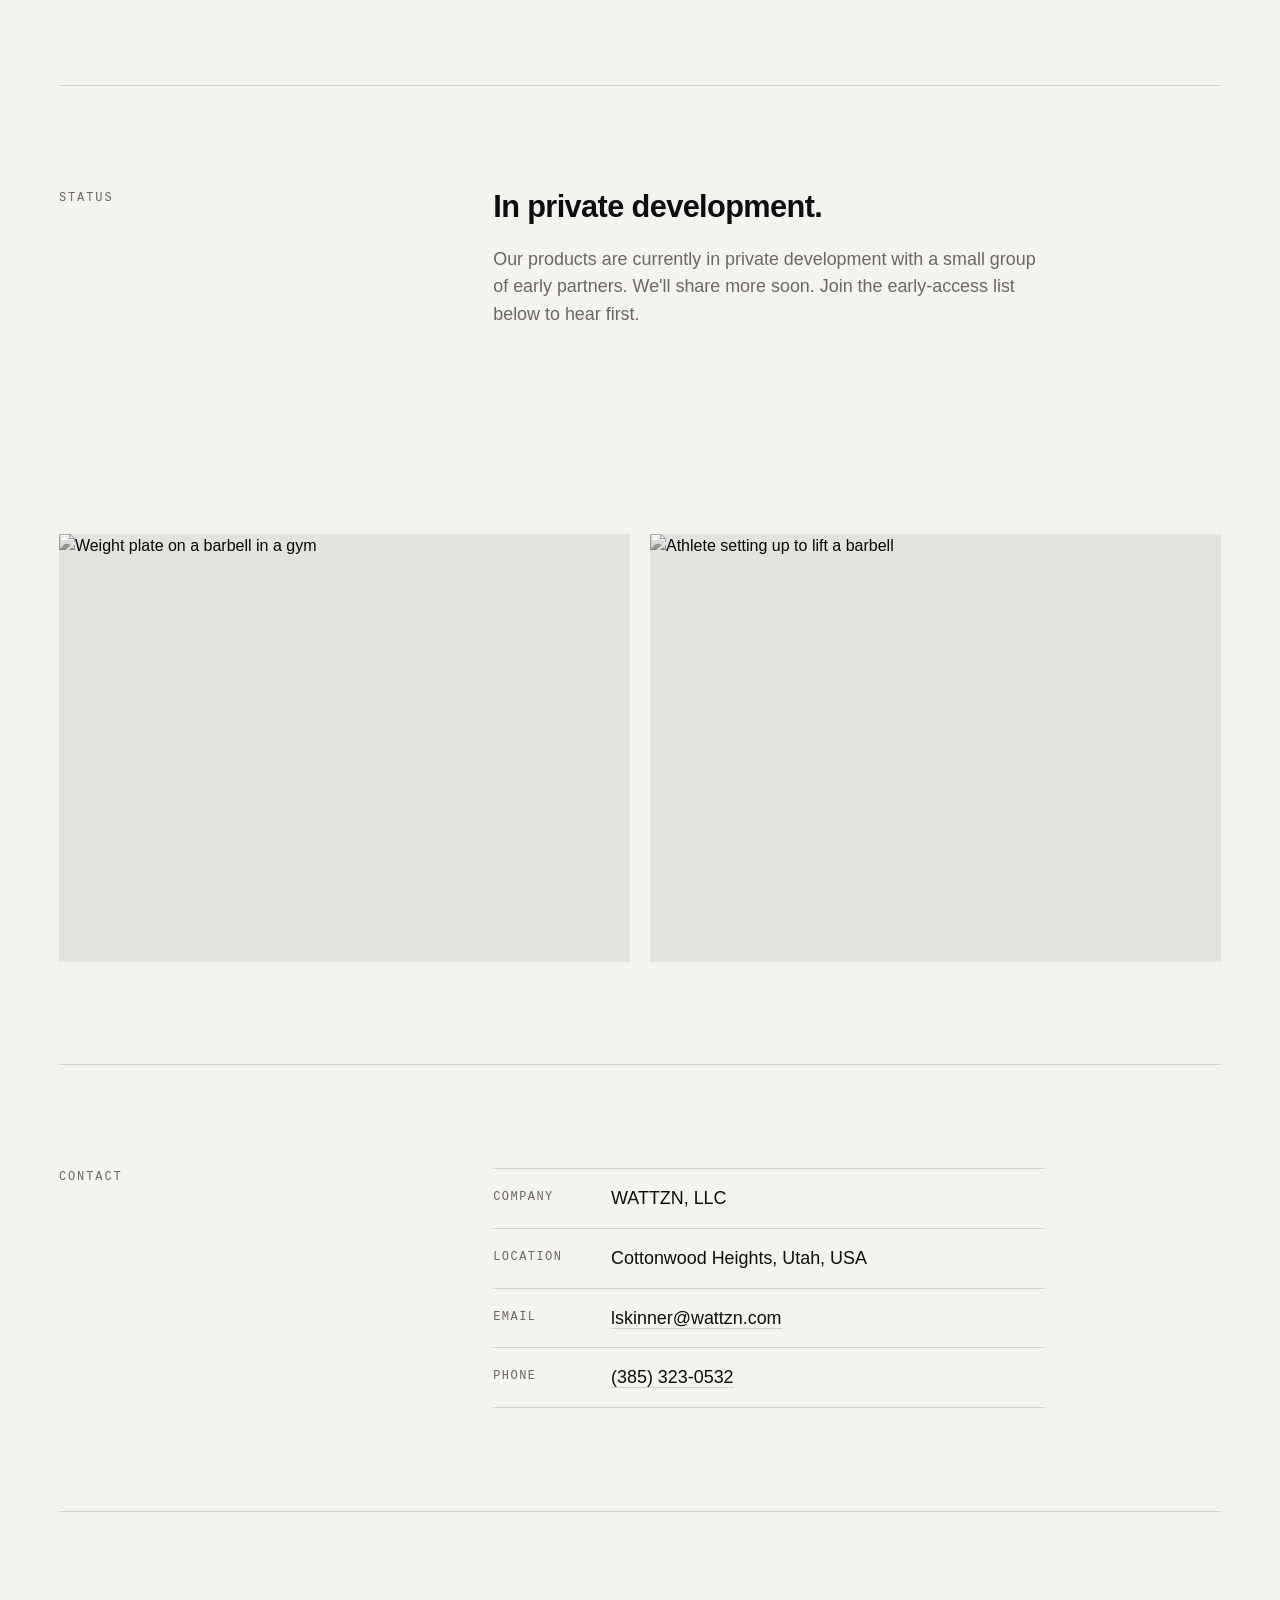
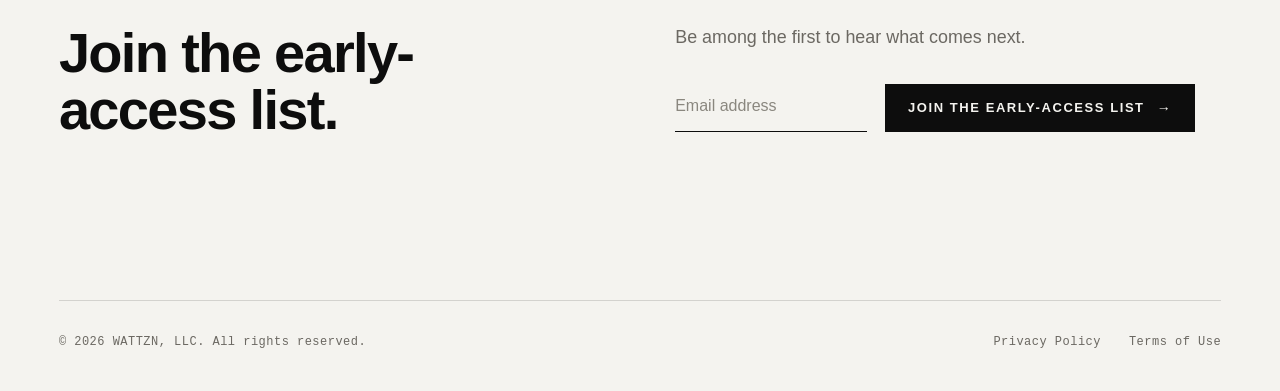
==== commit 68fca5ce: "Revert "Add interactive 3D strength-lab hero" This reverts commit 40dd0458366e685722427da78db6d1f876" ====
--- a/index.html
+++ b/index.html
@@ -301,72 +301,10 @@
       filter: grayscale(100%) contrast(1.05);
     }
 
-    /* 3D hero stage */
-    .hero { position: relative; isolation: isolate; }
-
-    .hero > :not(.lab):not(.lab-hud) { position: relative; z-index: 1; }
-
-    .lab {
-      position: absolute;
-      top: 0;
-      bottom: 0;
-      left: 50%;
-      width: 100vw;
-      transform: translateX(-50%);
-      z-index: 0;
-      opacity: 0;
-      transition: opacity 1200ms ease;
-      pointer-events: none;
-    }
-
-    .lab.is-live { opacity: 1; }
-
-    .lab canvas { display: block; width: 100%; height: 100%; }
-
-    .hero.has-lab {
-      min-height: min(94svh, 1040px);
-      padding-top: clamp(300px, 52svh, 600px);
-    }
-
-    .lab-hud {
-      position: absolute;
-      top: clamp(18px, 2.4vw, 28px);
-      right: 0;
-      display: flex;
-      gap: 18px;
-      align-items: center;
-      font-family: var(--mono);
-      font-size: 11px;
-      letter-spacing: 0.16em;
-      text-transform: uppercase;
-      color: var(--fg-muted);
-      font-variant-numeric: tabular-nums;
-      z-index: 1;
-      padding: 8px 14px;
-      border: 1px solid var(--line);
-      border-radius: 999px;
-      background: rgba(244, 243, 239, 0.78);
-      -webkit-backdrop-filter: blur(10px);
-      backdrop-filter: blur(10px);
-      opacity: 0;
-      transition: opacity 600ms ease 600ms;
-    }
-
-    .hero.has-lab .lab-hud { opacity: 1; }
-
-    .lab-tag { display: inline-flex; align-items: center; gap: 10px; }
-
-    .lab-dot {
-      width: 7px;
-      height: 7px;
-      border-radius: 50%;
-      background: var(--accent);
-      animation: blink 1.6s ease-in-out infinite;
-    }
-
-    @keyframes blink { 50% { opacity: 0.25; } }
-
-    .lab-hud [data-hud="height"] { color: var(--fg); min-width: 6ch; text-align: right; }
+    .photo-band {
+      aspect-ratio: 21 / 9;
+      margin-bottom: clamp(8px, 1.5vw, 16px);
+    }
 
     .photo-pair {
       display: grid;
@@ -382,12 +320,7 @@
     }
 
     @media (max-width: 560px) {
-      .hero.has-lab { padding-top: clamp(260px, 46svh, 420px); }
-      .lab-hud [data-hud="phase"] { display: none; }
-    }
-
-    @media (prefers-reduced-motion: reduce) {
-      .lab-dot { animation: none; }
+      .photo-band { aspect-ratio: 4 / 3; }
     }
 
     /* CTA */
@@ -602,12 +535,6 @@
 
     <main>
       <section class="hero" aria-labelledby="hero-title">
-        <div class="lab" id="lab" aria-hidden="true"></div>
-        <div class="lab-hud" aria-hidden="true">
-          <span class="lab-tag"><span class="lab-dot"></span>Strength lab</span>
-          <span data-hud="phase">Concentric</span>
-          <span data-hud="height">00 cm</span>
-        </div>
         <h1 id="hero-title" class="reveal d1">The future of strength intelligence<span class="dot">.</span></h1>
         <div class="hero-body">
           <p class="reveal d2">Wattzn is building a new standard for understanding human performance.</p>
@@ -615,6 +542,11 @@
         </div>
       </section>
 
+      <figure class="photo photo-band reveal d4">
+        <img src="https://images.unsplash.com/photo-1526409499567-9f0af1fcb6d1?auto=format&fit=crop&w=1600&q=70"
+               srcset="https://images.unsplash.com/photo-1526409499567-9f0af1fcb6d1?auto=format&fit=crop&w=640&q=70 640w, https://images.unsplash.com/photo-1526409499567-9f0af1fcb6d1?auto=format&fit=crop&w=1024&q=70 1024w, https://images.unsplash.com/photo-1526409499567-9f0af1fcb6d1?auto=format&fit=crop&w=1600&q=70 1600w, https://images.unsplash.com/photo-1526409499567-9f0af1fcb6d1?auto=format&fit=crop&w=2400&q=70 2400w"
+               sizes="(max-width: 1280px) 100vw, 1152px" alt="Close-up of a lifter gripping a loaded barbell on a gym floor" loading="eager" decoding="async" />
+      </figure>
 
       <hr class="rule" />
 
@@ -706,15 +638,6 @@
     </footer>
   </div>
 
-  <script type="importmap">
-    {
-      "imports": {
-        "three": "https://cdn.jsdelivr.net/npm/three@0.160.0/build/three.module.js",
-        "three/addons/": "https://cdn.jsdelivr.net/npm/three@0.160.0/examples/jsm/"
-      }
-    }
-  </script>
-  <script type="module" src="/lab.js"></script>
   <script>
     (function () {
       var form = document.getElementById("signup");
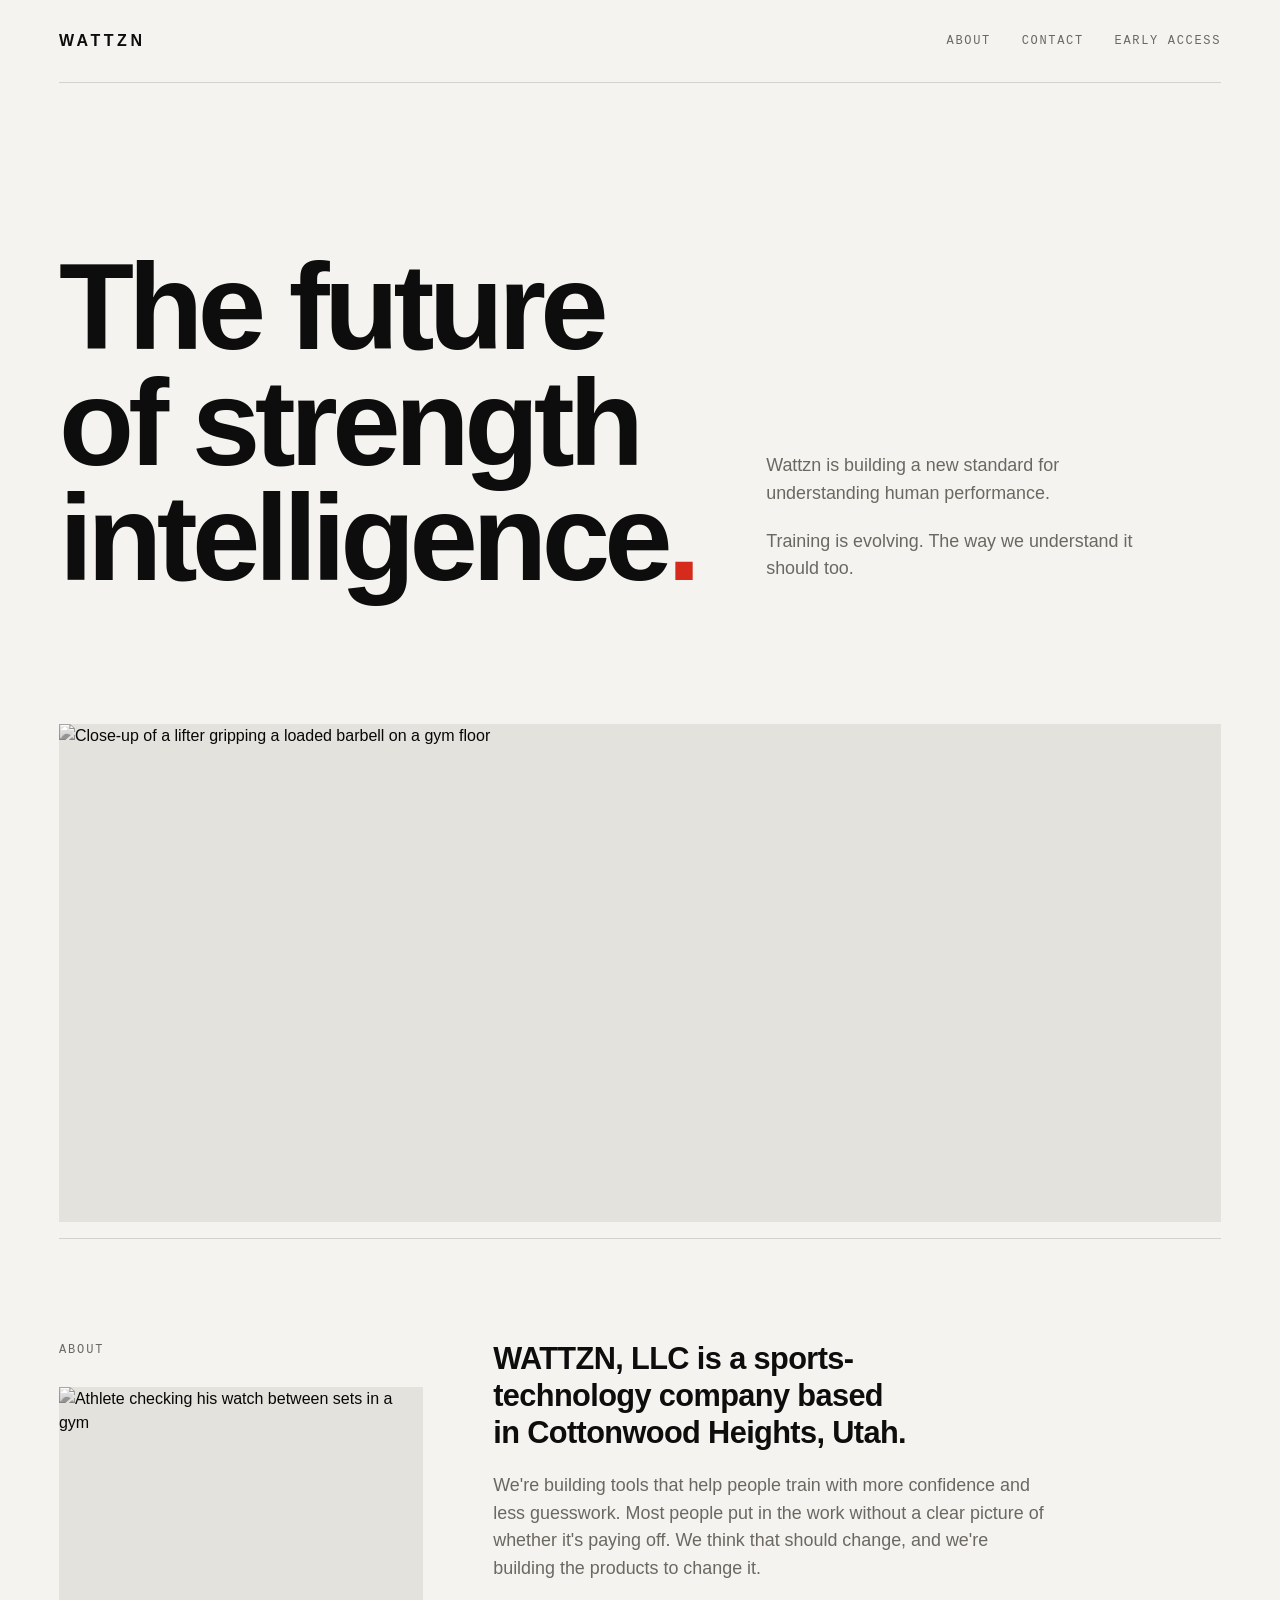
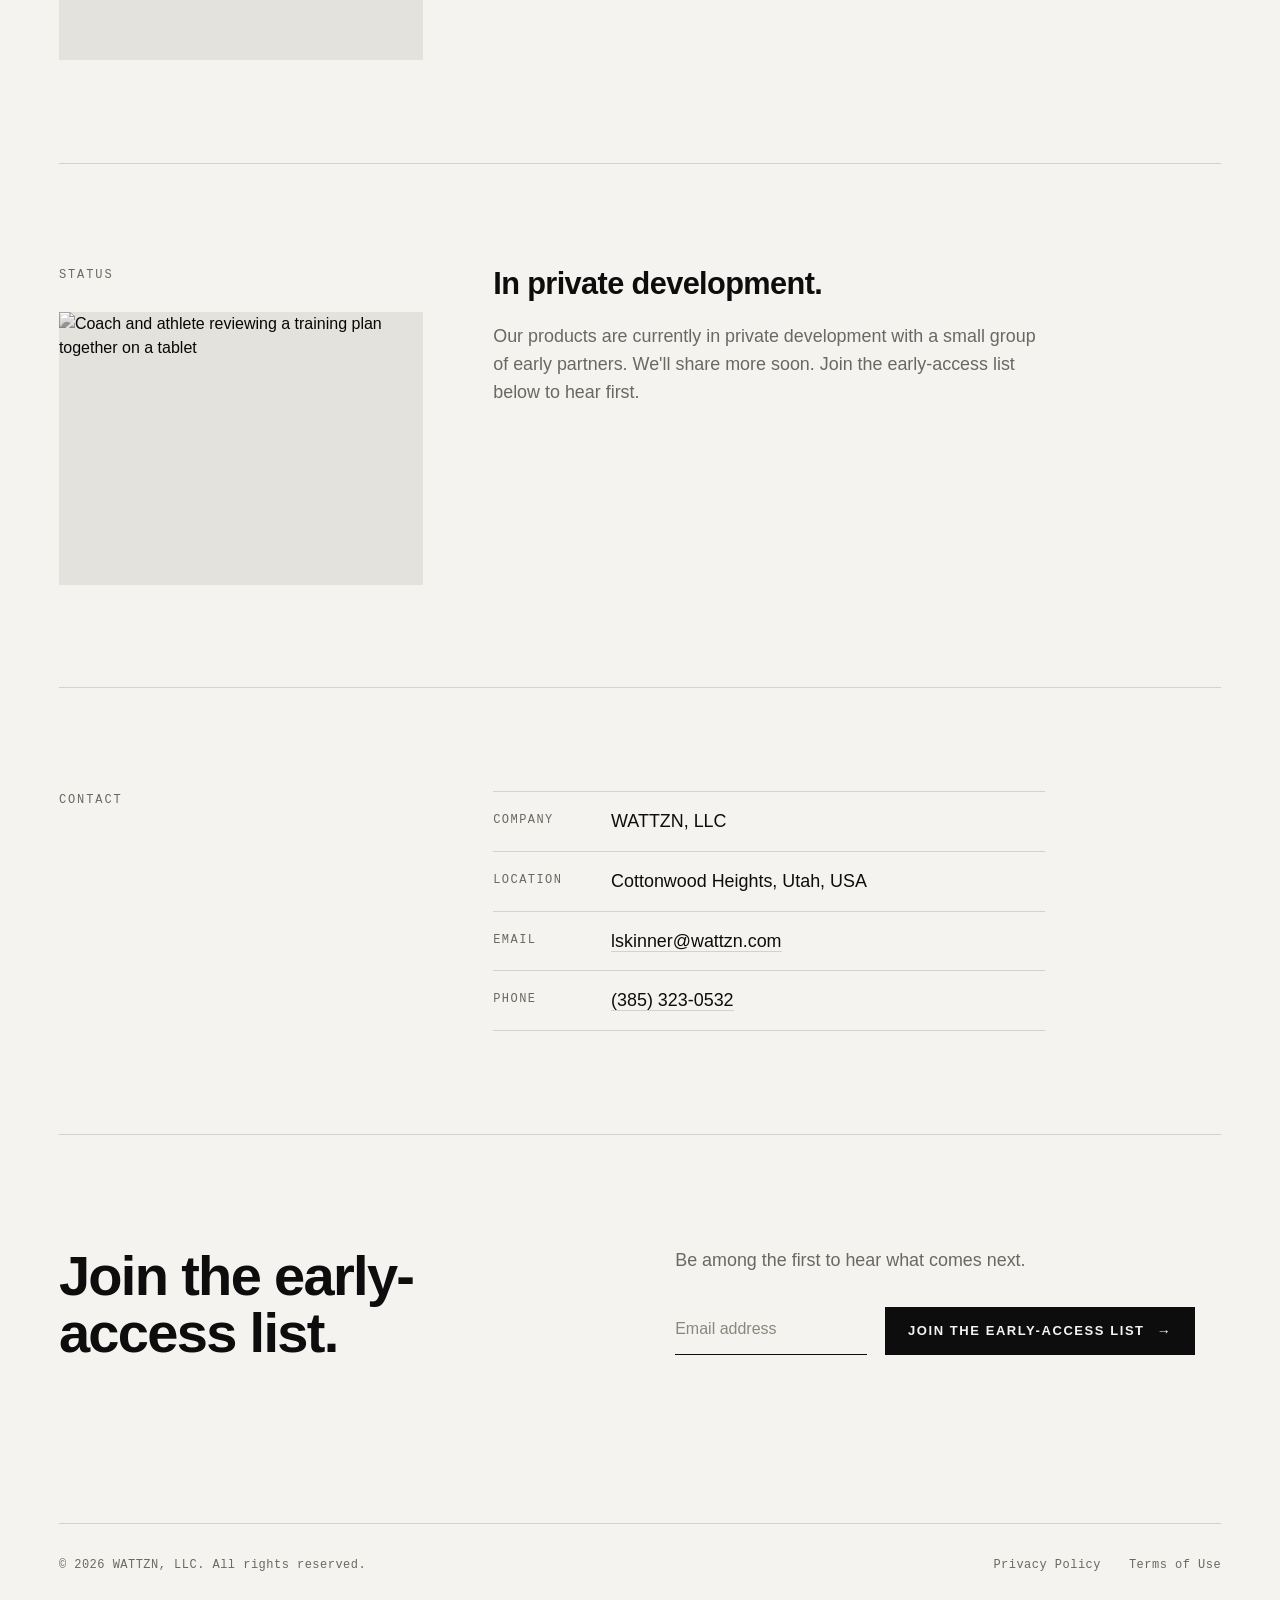
==== commit ccf862f8: "Pair section photos with their text Replace the unrelated plate/lifter photo pair with an athlete ch" ====
--- a/index.html
+++ b/index.html
@@ -306,17 +306,19 @@
       margin-bottom: clamp(8px, 1.5vw, 16px);
     }
 
-    .photo-pair {
-      display: grid;
-      grid-template-columns: 1fr;
-      gap: clamp(12px, 1.6vw, 20px);
-      padding: clamp(56px, 8vw, 104px) 0;
-    }
-
-    .photo-pair .photo { aspect-ratio: 4 / 3; }
-
-    @media (min-width: 720px) {
-      .photo-pair { grid-template-columns: 1fr 1fr; }
+    .section-aside {
+      display: flex;
+      flex-direction: column;
+      gap: clamp(18px, 2.4vw, 28px);
+    }
+
+    .section-photo {
+      aspect-ratio: 4 / 3;
+      max-width: 380px;
+    }
+
+    @media (max-width: 859px) {
+      .section-photo { max-width: none; aspect-ratio: 3 / 2; }
     }
 
     @media (max-width: 560px) {
@@ -551,7 +553,14 @@
       <hr class="rule" />
 
       <section class="section" id="about" aria-labelledby="about-title">
-        <h2 id="about-title" class="eyebrow">About</h2>
+        <div class="section-aside">
+          <h2 id="about-title" class="eyebrow">About</h2>
+          <figure class="photo section-photo">
+            <img src="https://images.unsplash.com/photo-1764426445444-5a528029fd62?auto=format&fit=crop&w=800&q=70"
+                 srcset="https://images.unsplash.com/photo-1764426445444-5a528029fd62?auto=format&fit=crop&w=480&q=70 480w, https://images.unsplash.com/photo-1764426445444-5a528029fd62?auto=format&fit=crop&w=800&q=70 800w, https://images.unsplash.com/photo-1764426445444-5a528029fd62?auto=format&fit=crop&w=1200&q=70 1200w"
+                 sizes="(max-width: 859px) 100vw, 380px" alt="Athlete checking his watch between sets in a gym" loading="lazy" decoding="async" />
+          </figure>
+        </div>
         <div class="section-body">
           <p class="lead">WATTZN, LLC is a sports-technology company based in Cottonwood Heights, Utah.</p>
           <p>We're building tools that help people train with more confidence and less guesswork. Most people put in the work without a clear picture of whether it's paying off. We think that should change, and we're building the products to change it.</p>
@@ -561,25 +570,20 @@
       <hr class="rule" />
 
       <section class="section" id="status" aria-labelledby="status-title">
-        <h2 id="status-title" class="eyebrow">Status</h2>
+        <div class="section-aside">
+          <h2 id="status-title" class="eyebrow">Status</h2>
+          <figure class="photo section-photo">
+            <img src="https://images.unsplash.com/photo-1758875569399-99a7d80ace43?auto=format&fit=crop&w=800&q=70"
+                 srcset="https://images.unsplash.com/photo-1758875569399-99a7d80ace43?auto=format&fit=crop&w=480&q=70 480w, https://images.unsplash.com/photo-1758875569399-99a7d80ace43?auto=format&fit=crop&w=800&q=70 800w, https://images.unsplash.com/photo-1758875569399-99a7d80ace43?auto=format&fit=crop&w=1200&q=70 1200w"
+                 sizes="(max-width: 859px) 100vw, 380px" alt="Coach and athlete reviewing a training plan together on a tablet" loading="lazy" decoding="async" />
+          </figure>
+        </div>
         <div class="section-body">
           <p class="lead">In private development.</p>
           <p>Our products are currently in private development with a small group of early partners. We'll share more soon. Join the early-access list below to hear first.</p>
         </div>
       </section>
 
-      <div class="photo-pair">
-        <figure class="photo">
-          <img src="https://images.unsplash.com/photo-1706029831385-1c89922848eb?auto=format&fit=crop&w=1600&q=70"
-               srcset="https://images.unsplash.com/photo-1706029831385-1c89922848eb?auto=format&fit=crop&w=640&q=70 640w, https://images.unsplash.com/photo-1706029831385-1c89922848eb?auto=format&fit=crop&w=1024&q=70 1024w, https://images.unsplash.com/photo-1706029831385-1c89922848eb?auto=format&fit=crop&w=1600&q=70 1600w, https://images.unsplash.com/photo-1706029831385-1c89922848eb?auto=format&fit=crop&w=2400&q=70 2400w"
-               sizes="(max-width: 720px) 100vw, 50vw" alt="Weight plate on a barbell in a gym" loading="lazy" decoding="async" />
-        </figure>
-        <figure class="photo">
-          <img src="https://images.unsplash.com/photo-1706029831405-619b27e3260c?auto=format&fit=crop&w=1600&q=70"
-               srcset="https://images.unsplash.com/photo-1706029831405-619b27e3260c?auto=format&fit=crop&w=640&q=70 640w, https://images.unsplash.com/photo-1706029831405-619b27e3260c?auto=format&fit=crop&w=1024&q=70 1024w, https://images.unsplash.com/photo-1706029831405-619b27e3260c?auto=format&fit=crop&w=1600&q=70 1600w, https://images.unsplash.com/photo-1706029831405-619b27e3260c?auto=format&fit=crop&w=2400&q=70 2400w"
-               sizes="(max-width: 720px) 100vw, 50vw" alt="Athlete setting up to lift a barbell" loading="lazy" decoding="async" />
-        </figure>
-      </div>
 
       <hr class="rule" />
 
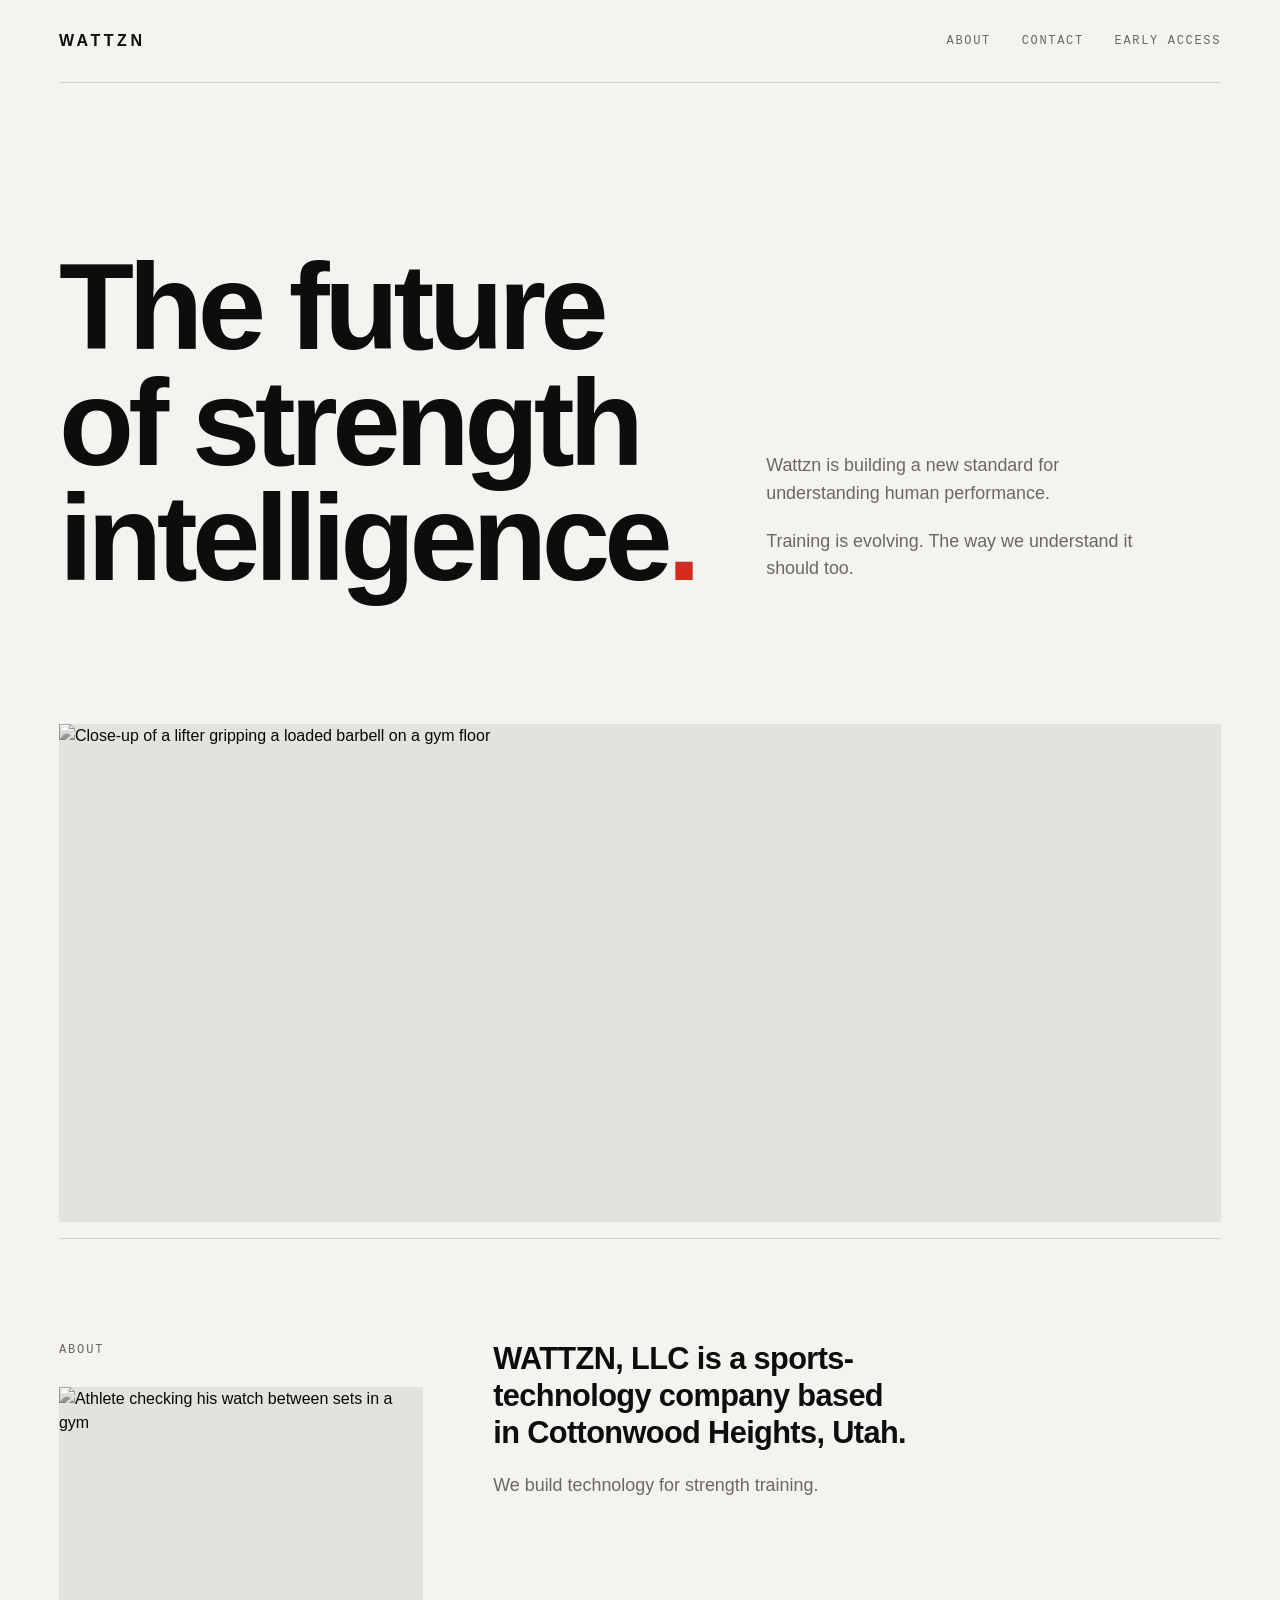
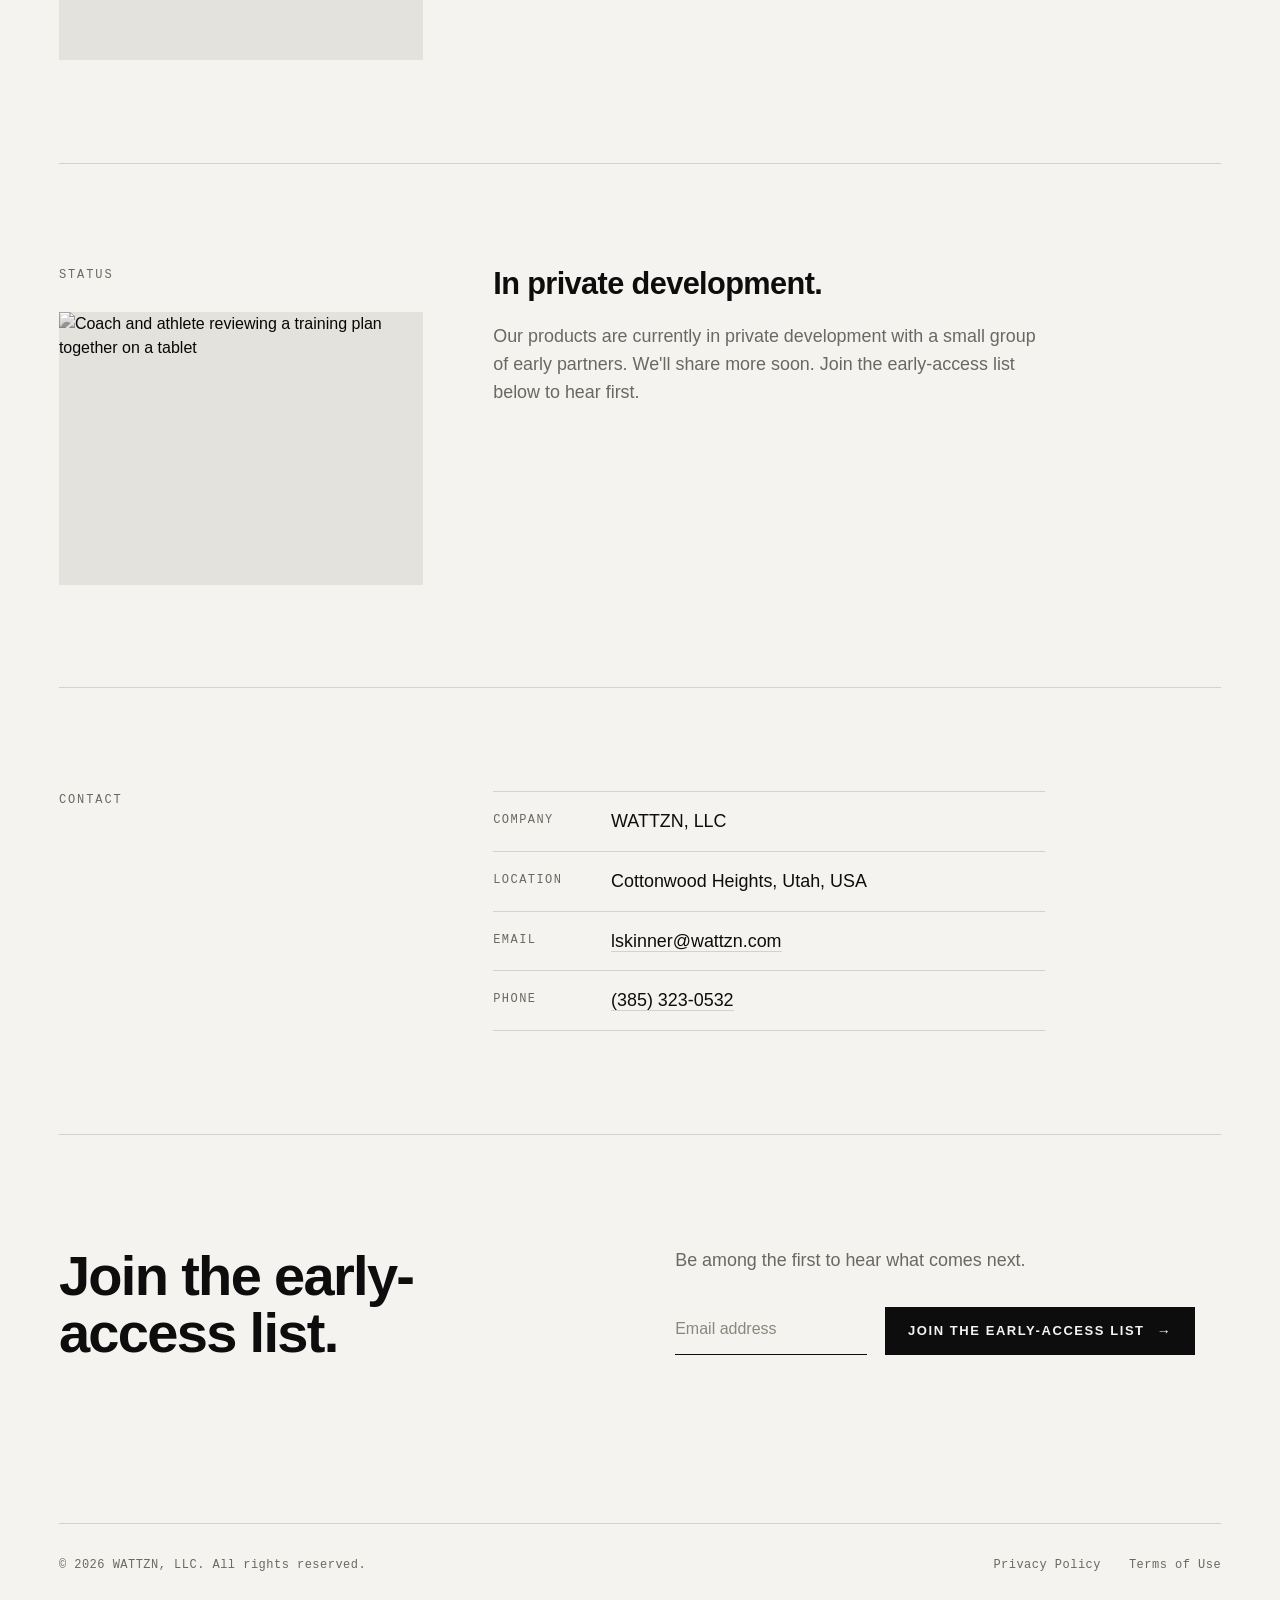
==== commit e16ca479: "Shorten About copy to stealth wording Co-Authored-By: Claude Opus 5.5 <noreply@anthropic.com>" ====
--- a/index.html
+++ b/index.html
@@ -7,7 +7,7 @@
   <meta name="color-scheme" content="light" />
 
   <title>Wattzn — The future of strength intelligence.</title>
-  <meta name="description" content="WATTZN, LLC is a sports-technology company based in Cottonwood Heights, Utah, building tools that help people train with more confidence and less guesswork." />
+  <meta name="description" content="WATTZN, LLC is a sports-technology company based in Cottonwood Heights, Utah. We build technology for strength training." />
 
   <meta property="og:type" content="website" />
   <meta property="og:site_name" content="Wattzn" />
@@ -563,7 +563,7 @@
         </div>
         <div class="section-body">
           <p class="lead">WATTZN, LLC is a sports-technology company based in Cottonwood Heights, Utah.</p>
-          <p>We're building tools that help people train with more confidence and less guesswork. Most people put in the work without a clear picture of whether it's paying off. We think that should change, and we're building the products to change it.</p>
+          <p>We build technology for strength training.</p>
         </div>
       </section>
 
